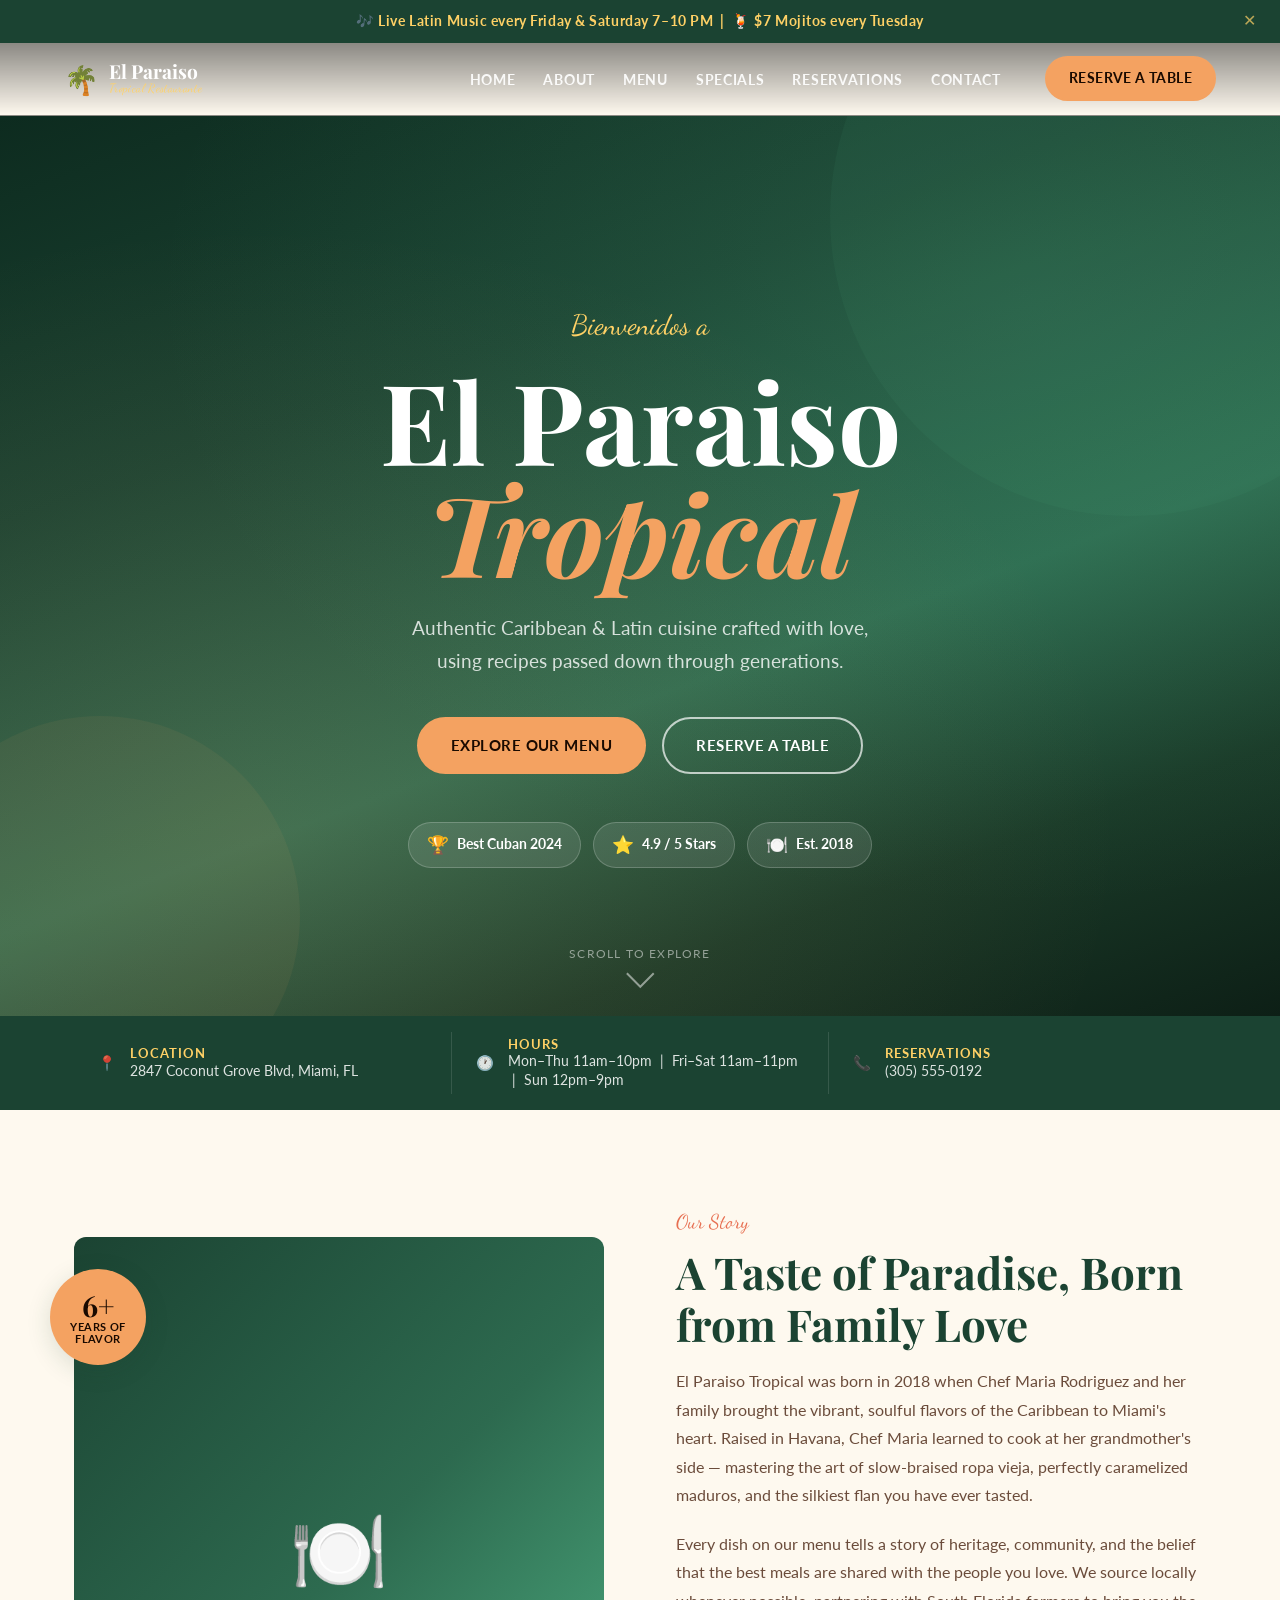
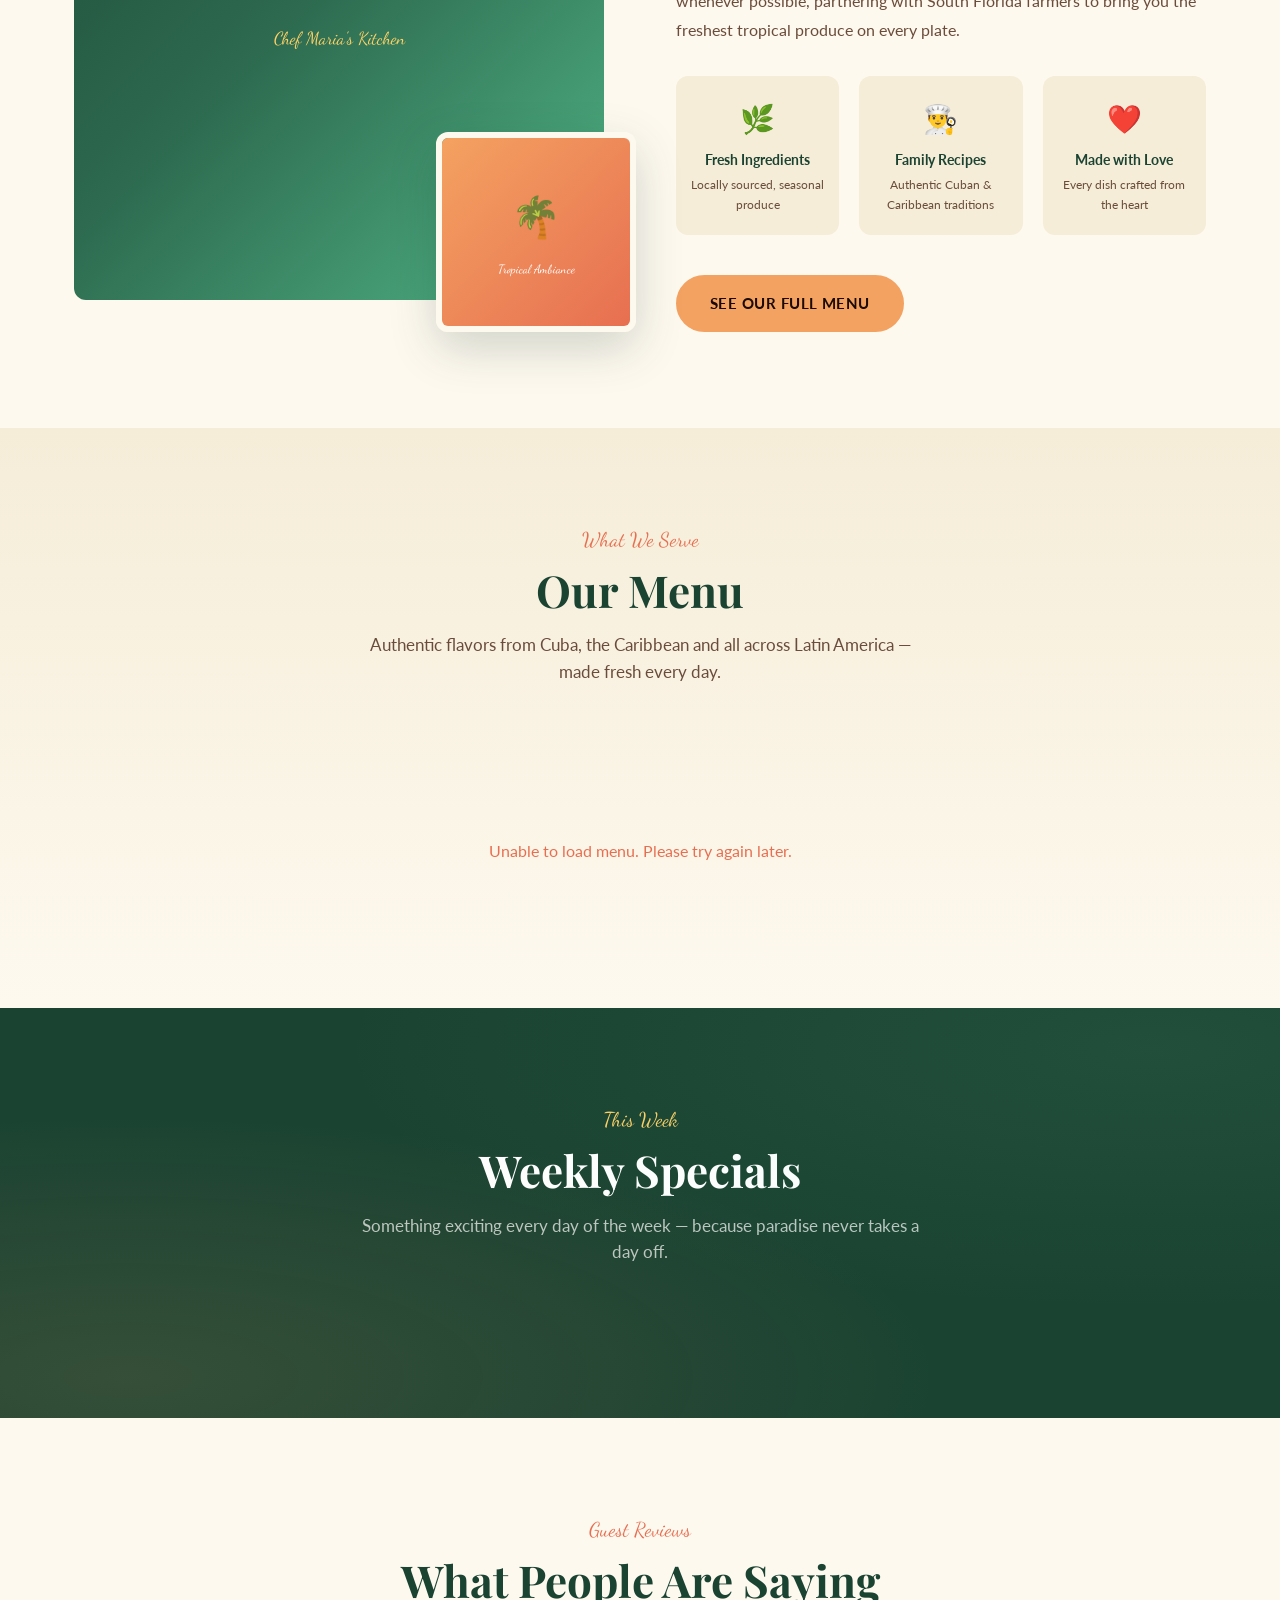
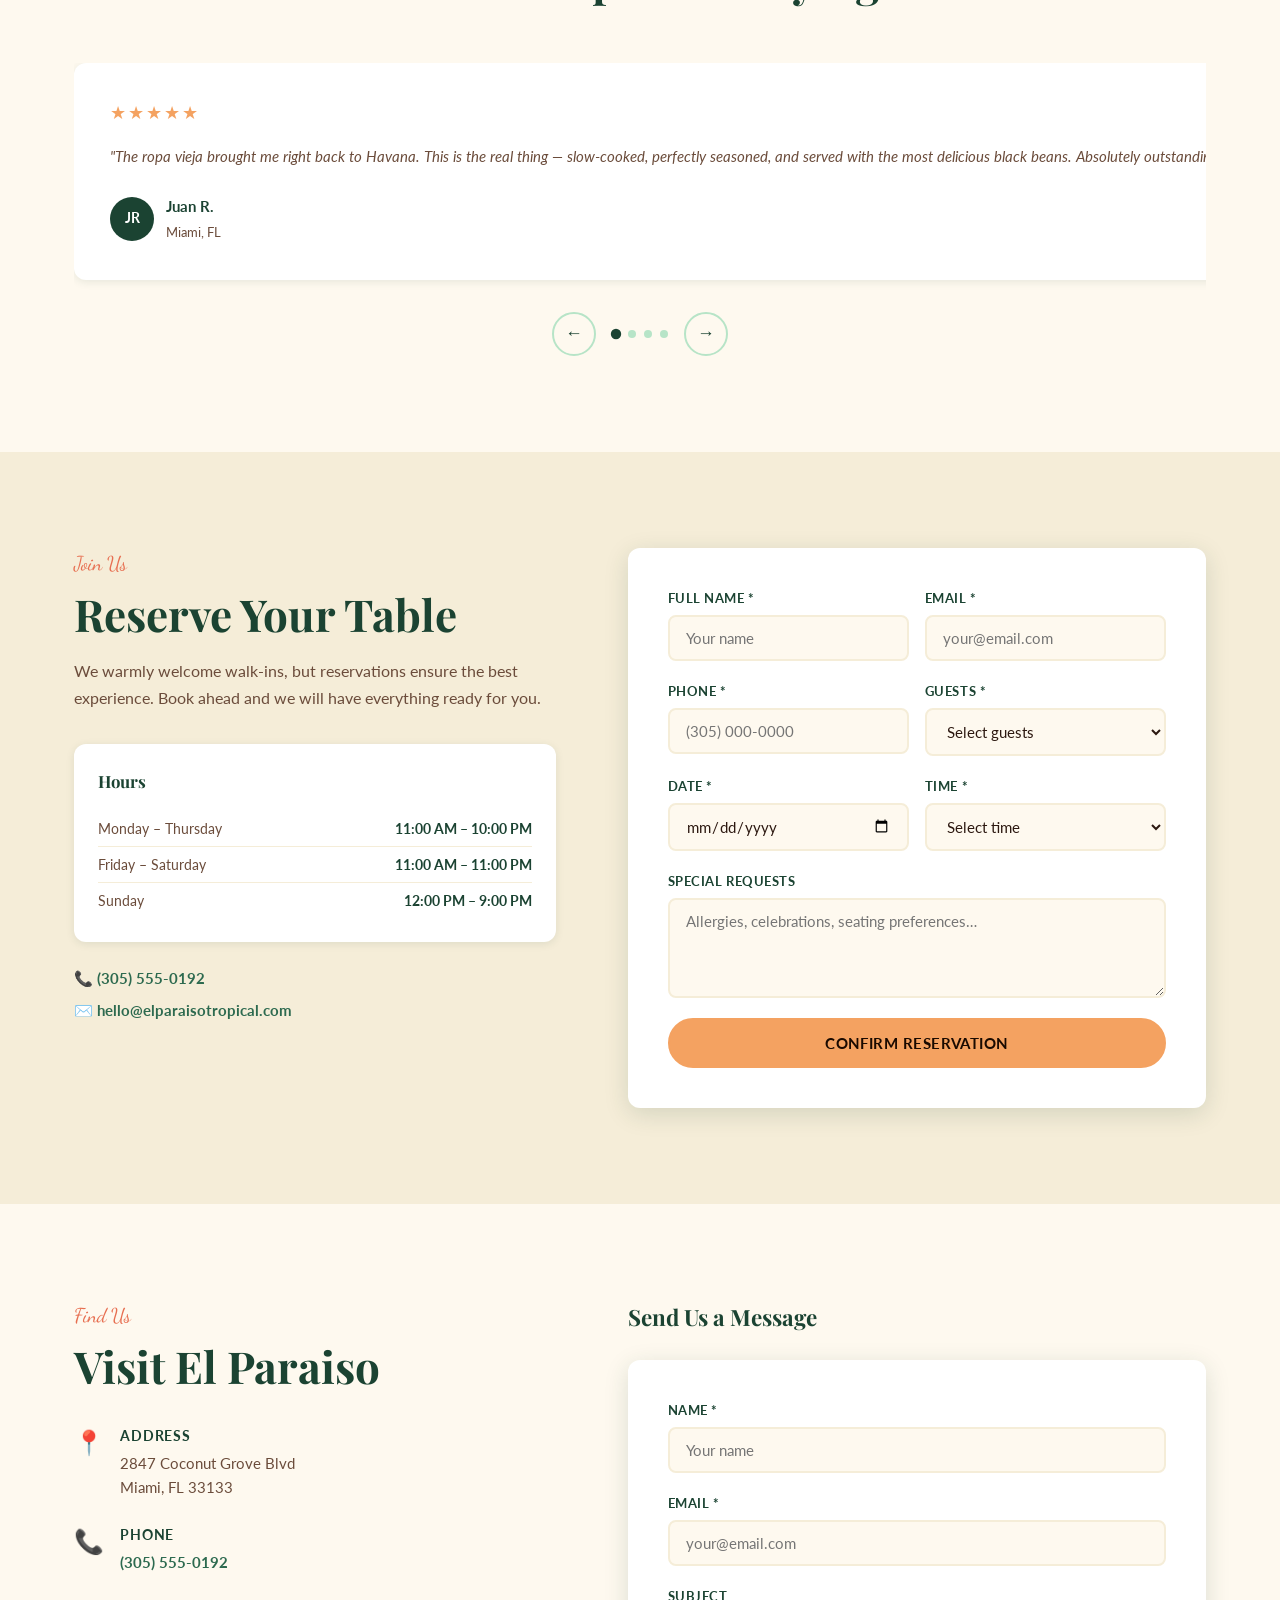
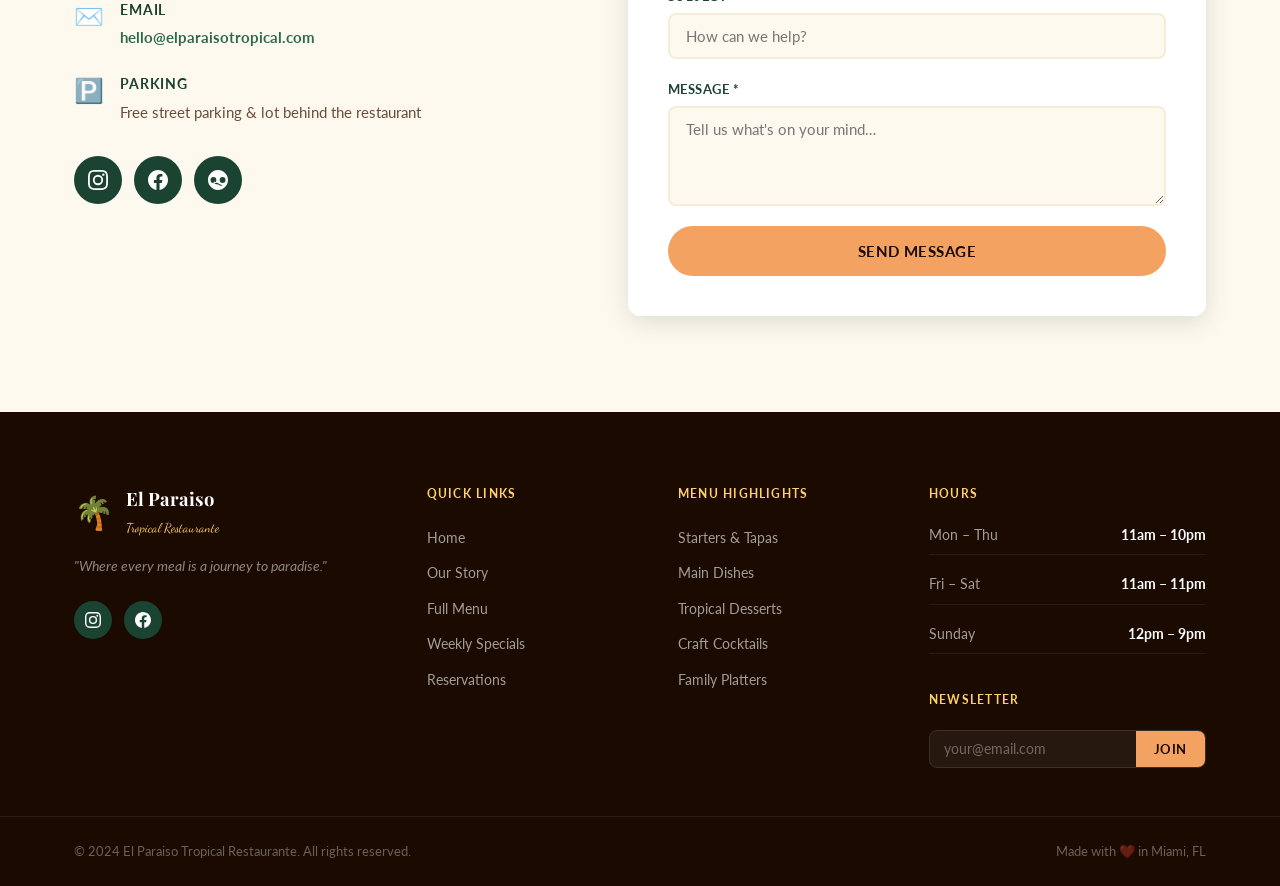
==== templates/index.html @ fbc68f7f "Add El Paraiso Tropical Restaurante website Full restaurant website with Python/Flask backend and va" ====
<!DOCTYPE html>
<html lang="en">
<head>
  <meta charset="UTF-8" />
  <meta name="viewport" content="width=device-width, initial-scale=1.0" />
  <title>El Paraiso Tropical Restaurante</title>
  <link rel="preconnect" href="https://fonts.googleapis.com" />
  <link rel="preconnect" href="https://fonts.gstatic.com" crossorigin />
  <link href="https://fonts.googleapis.com/css2?family=Playfair+Display:ital,wght@0,400;0,600;0,700;1,400;1,600&family=Lato:wght@300;400;700&family=Dancing+Script:wght@500;700&display=swap" rel="stylesheet" />
  <link rel="stylesheet" href="/static/css/style.css" />
</head>
<body>

  <!-- Announcement Bar -->
  <div class="announcement-bar">
    <span>🎶 Live Latin Music every Friday &amp; Saturday 7–10 PM &nbsp;|&nbsp; 🍹 $7 Mojitos every Tuesday</span>
    <button class="ann-close" aria-label="Close announcement" onclick="this.parentElement.style.display='none'">✕</button>
  </div>

  <!-- Navigation -->
  <nav class="navbar" id="navbar">
    <div class="nav-container">
      <a href="#home" class="nav-logo">
        <span class="logo-icon">🌴</span>
        <div class="logo-text">
          <span class="logo-main">El Paraiso</span>
          <span class="logo-sub">Tropical Restaurante</span>
        </div>
      </a>
      <button class="nav-toggle" id="navToggle" aria-label="Toggle navigation">
        <span></span><span></span><span></span>
      </button>
      <ul class="nav-links" id="navLinks">
        <li><a href="#home" class="nav-link">Home</a></li>
        <li><a href="#about" class="nav-link">About</a></li>
        <li><a href="#menu" class="nav-link">Menu</a></li>
        <li><a href="#specials" class="nav-link">Specials</a></li>
        <li><a href="#reservations" class="nav-link">Reservations</a></li>
        <li><a href="#contact" class="nav-link">Contact</a></li>
      </ul>
      <a href="#reservations" class="btn btn-nav">Reserve a Table</a>
    </div>
  </nav>

  <!-- Hero Section -->
  <section id="home" class="hero">
    <div class="hero-overlay"></div>
    <div class="hero-leaves"></div>
    <div class="hero-content">
      <p class="hero-tagline">Bienvenidos a</p>
      <h1 class="hero-title">El Paraiso<br /><em>Tropical</em></h1>
      <p class="hero-subtitle">Authentic Caribbean &amp; Latin cuisine crafted with love,<br />using recipes passed down through generations.</p>
      <div class="hero-actions">
        <a href="#menu" class="btn btn-primary">Explore Our Menu</a>
        <a href="#reservations" class="btn btn-outline">Reserve a Table</a>
      </div>
      <div class="hero-badges">
        <div class="badge"><span>🏆</span> Best Cuban 2024</div>
        <div class="badge"><span>⭐</span> 4.9 / 5 Stars</div>
        <div class="badge"><span>🍽️</span> Est. 2018</div>
      </div>
    </div>
    <div class="hero-scroll-hint">
      <span>Scroll to explore</span>
      <div class="scroll-arrow"></div>
    </div>
  </section>

  <!-- Quick Info Strip -->
  <div class="info-strip">
    <div class="info-strip-inner">
      <div class="info-item">
        <span class="info-icon">📍</span>
        <div>
          <strong>Location</strong>
          <span>2847 Coconut Grove Blvd, Miami, FL</span>
        </div>
      </div>
      <div class="info-divider"></div>
      <div class="info-item">
        <span class="info-icon">🕐</span>
        <div>
          <strong>Hours</strong>
          <span>Mon–Thu 11am–10pm &nbsp;|&nbsp; Fri–Sat 11am–11pm &nbsp;|&nbsp; Sun 12pm–9pm</span>
        </div>
      </div>
      <div class="info-divider"></div>
      <div class="info-item">
        <span class="info-icon">📞</span>
        <div>
          <strong>Reservations</strong>
          <span>(305) 555-0192</span>
        </div>
      </div>
    </div>
  </div>

  <!-- About Section -->
  <section id="about" class="about section-pad">
    <div class="container">
      <div class="about-grid">
        <div class="about-image-col reveal">
          <div class="about-img-main">
            <div class="img-placeholder img-food-1">
              <span>🍽️</span>
              <p>Chef Maria's Kitchen</p>
            </div>
          </div>
          <div class="about-img-accent">
            <div class="img-placeholder img-food-2">
              <span>🌴</span>
              <p>Tropical Ambiance</p>
            </div>
          </div>
          <div class="about-years-badge">
            <span class="years-num">6+</span>
            <span class="years-label">Years of<br/>Flavor</span>
          </div>
        </div>
        <div class="about-content reveal">
          <p class="section-label">Our Story</p>
          <h2 class="section-title">A Taste of Paradise, Born from Family Love</h2>
          <p class="about-text">
            El Paraiso Tropical was born in 2018 when Chef Maria Rodriguez and her family brought the vibrant, soulful flavors of the Caribbean to Miami's heart. Raised in Havana, Chef Maria learned to cook at her grandmother's side — mastering the art of slow-braised ropa vieja, perfectly caramelized maduros, and the silkiest flan you have ever tasted.
          </p>
          <p class="about-text">
            Every dish on our menu tells a story of heritage, community, and the belief that the best meals are shared with the people you love. We source locally whenever possible, partnering with South Florida farmers to bring you the freshest tropical produce on every plate.
          </p>
          <div class="about-pillars">
            <div class="pillar">
              <span class="pillar-icon">🌿</span>
              <strong>Fresh Ingredients</strong>
              <p>Locally sourced, seasonal produce</p>
            </div>
            <div class="pillar">
              <span class="pillar-icon">👨‍🍳</span>
              <strong>Family Recipes</strong>
              <p>Authentic Cuban &amp; Caribbean traditions</p>
            </div>
            <div class="pillar">
              <span class="pillar-icon">❤️</span>
              <strong>Made with Love</strong>
              <p>Every dish crafted from the heart</p>
            </div>
          </div>
          <a href="#menu" class="btn btn-primary">See Our Full Menu</a>
        </div>
      </div>
    </div>
  </section>

  <!-- Menu Section -->
  <section id="menu" class="menu-section section-pad">
    <div class="container">
      <div class="section-header reveal">
        <p class="section-label">What We Serve</p>
        <h2 class="section-title">Our Menu</h2>
        <p class="section-desc">Authentic flavors from Cuba, the Caribbean and all across Latin America — made fresh every day.</p>
      </div>
      <div class="menu-tabs reveal" id="menuTabs">
        <!-- tabs injected by JS -->
      </div>
      <div class="menu-grid" id="menuGrid">
        <!-- items injected by JS -->
      </div>
      <div class="menu-loading" id="menuLoading">
        <div class="spinner"></div>
        <p>Loading menu…</p>
      </div>
    </div>
  </section>

  <!-- Specials Section -->
  <section id="specials" class="specials-section section-pad">
    <div class="container">
      <div class="section-header reveal">
        <p class="section-label">This Week</p>
        <h2 class="section-title">Weekly Specials</h2>
        <p class="section-desc">Something exciting every day of the week — because paradise never takes a day off.</p>
      </div>
      <div class="specials-grid" id="specialsGrid">
        <!-- injected by JS -->
      </div>
    </div>
  </section>

  <!-- Testimonials -->
  <section class="testimonials section-pad">
    <div class="container">
      <div class="section-header reveal">
        <p class="section-label">Guest Reviews</p>
        <h2 class="section-title">What People Are Saying</h2>
      </div>
      <div class="testimonials-track-wrapper">
        <div class="testimonials-track" id="testimonialsTrack">
          <div class="testimonial-card">
            <div class="stars">★★★★★</div>
            <p class="review-text">"The ropa vieja brought me right back to Havana. This is the real thing — slow-cooked, perfectly seasoned, and served with the most delicious black beans. Absolutely outstanding."</p>
            <div class="reviewer">
              <div class="reviewer-avatar">JR</div>
              <div>
                <strong>Juan R.</strong>
                <span>Miami, FL</span>
              </div>
            </div>
          </div>
          <div class="testimonial-card">
            <div class="stars">★★★★★</div>
            <p class="review-text">"Went for the Friday live music and ended up staying three hours. The piña colada was incredible, the camarones al coco was to die for, and the atmosphere was pure joy. 10/10!"</p>
            <div class="reviewer">
              <div class="reviewer-avatar">SL</div>
              <div>
                <strong>Sofia L.</strong>
                <span>Coral Gables, FL</span>
              </div>
            </div>
          </div>
          <div class="testimonial-card">
            <div class="stars">★★★★★</div>
            <p class="review-text">"Chef Maria came out to greet our table and shared the story behind the flan. That personal touch plus the food quality makes this place truly special. Our new family tradition spot."</p>
            <div class="reviewer">
              <div class="reviewer-avatar">MT</div>
              <div>
                <strong>Marco T.</strong>
                <span>Brickell, FL</span>
              </div>
            </div>
          </div>
          <div class="testimonial-card">
            <div class="stars">★★★★★</div>
            <p class="review-text">"Sunday brunch buffet is a must! The tres leches and churros alone are worth the trip. Brought my whole family — 12 people — and everyone left happy. Will be back every week."</p>
            <div class="reviewer">
              <div class="reviewer-avatar">AP</div>
              <div>
                <strong>Ana P.</strong>
                <span>Kendall, FL</span>
              </div>
            </div>
          </div>
        </div>
        <div class="testimonial-controls">
          <button class="testi-btn" id="testiPrev" aria-label="Previous">&#8592;</button>
          <div class="testi-dots" id="testiDots"></div>
          <button class="testi-btn" id="testiNext" aria-label="Next">&#8594;</button>
        </div>
      </div>
    </div>
  </section>

  <!-- Reservations Section -->
  <section id="reservations" class="reservations-section section-pad">
    <div class="container">
      <div class="reservations-grid">
        <div class="reservations-info reveal">
          <p class="section-label">Join Us</p>
          <h2 class="section-title">Reserve Your Table</h2>
          <p class="res-text">We warmly welcome walk-ins, but reservations ensure the best experience. Book ahead and we will have everything ready for you.</p>
          <div class="res-hours">
            <h4>Hours</h4>
            <table>
              <tr><td>Monday – Thursday</td><td>11:00 AM – 10:00 PM</td></tr>
              <tr><td>Friday – Saturday</td><td>11:00 AM – 11:00 PM</td></tr>
              <tr><td>Sunday</td><td>12:00 PM – 9:00 PM</td></tr>
            </table>
          </div>
          <div class="res-contact">
            <p>📞 <a href="tel:+13055550192">(305) 555-0192</a></p>
            <p>✉️ <a href="mailto:hello@elparaisotropical.com">hello@elparaisotropical.com</a></p>
          </div>
        </div>
        <div class="reservations-form-wrap reveal">
          <form class="res-form" id="reservationForm" novalidate>
            <div class="form-row">
              <div class="form-group">
                <label for="res-name">Full Name *</label>
                <input type="text" id="res-name" name="name" placeholder="Your name" required />
              </div>
              <div class="form-group">
                <label for="res-email">Email *</label>
                <input type="email" id="res-email" name="email" placeholder="your@email.com" required />
              </div>
            </div>
            <div class="form-row">
              <div class="form-group">
                <label for="res-phone">Phone *</label>
                <input type="tel" id="res-phone" name="phone" placeholder="(305) 000-0000" required />
              </div>
              <div class="form-group">
                <label for="res-guests">Guests *</label>
                <select id="res-guests" name="guests" required>
                  <option value="">Select guests</option>
                  <option value="1">1 Guest</option>
                  <option value="2">2 Guests</option>
                  <option value="3">3 Guests</option>
                  <option value="4">4 Guests</option>
                  <option value="5">5 Guests</option>
                  <option value="6">6 Guests</option>
                  <option value="7+">7+ Guests (call us)</option>
                </select>
              </div>
            </div>
            <div class="form-row">
              <div class="form-group">
                <label for="res-date">Date *</label>
                <input type="date" id="res-date" name="date" required />
              </div>
              <div class="form-group">
                <label for="res-time">Time *</label>
                <select id="res-time" name="time" required>
                  <option value="">Select time</option>
                  <option value="11:00">11:00 AM</option>
                  <option value="11:30">11:30 AM</option>
                  <option value="12:00">12:00 PM</option>
                  <option value="12:30">12:30 PM</option>
                  <option value="13:00">1:00 PM</option>
                  <option value="13:30">1:30 PM</option>
                  <option value="14:00">2:00 PM</option>
                  <option value="17:00">5:00 PM</option>
                  <option value="17:30">5:30 PM</option>
                  <option value="18:00">6:00 PM</option>
                  <option value="18:30">6:30 PM</option>
                  <option value="19:00">7:00 PM</option>
                  <option value="19:30">7:30 PM</option>
                  <option value="20:00">8:00 PM</option>
                  <option value="20:30">8:30 PM</option>
                  <option value="21:00">9:00 PM</option>
                </select>
              </div>
            </div>
            <div class="form-group">
              <label for="res-notes">Special Requests</label>
              <textarea id="res-notes" name="notes" rows="3" placeholder="Allergies, celebrations, seating preferences…"></textarea>
            </div>
            <button type="submit" class="btn btn-primary btn-full" id="resSubmitBtn">
              <span class="btn-text">Confirm Reservation</span>
              <span class="btn-loading" style="display:none">Booking…</span>
            </button>
            <div class="form-message" id="resMessage"></div>
          </form>
        </div>
      </div>
    </div>
  </section>

  <!-- Contact Section -->
  <section id="contact" class="contact-section section-pad">
    <div class="container">
      <div class="contact-grid">
        <div class="contact-info reveal">
          <p class="section-label">Find Us</p>
          <h2 class="section-title">Visit El Paraiso</h2>
          <div class="contact-details">
            <div class="contact-item">
              <span class="contact-icon">📍</span>
              <div>
                <strong>Address</strong>
                <p>2847 Coconut Grove Blvd<br />Miami, FL 33133</p>
              </div>
            </div>
            <div class="contact-item">
              <span class="contact-icon">📞</span>
              <div>
                <strong>Phone</strong>
                <p><a href="tel:+13055550192">(305) 555-0192</a></p>
              </div>
            </div>
            <div class="contact-item">
              <span class="contact-icon">✉️</span>
              <div>
                <strong>Email</strong>
                <p><a href="mailto:hello@elparaisotropical.com">hello@elparaisotropical.com</a></p>
              </div>
            </div>
            <div class="contact-item">
              <span class="contact-icon">🅿️</span>
              <div>
                <strong>Parking</strong>
                <p>Free street parking &amp; lot behind the restaurant</p>
              </div>
            </div>
          </div>
          <div class="social-links">
            <a href="#" class="social-btn" aria-label="Instagram">
              <svg viewBox="0 0 24 24" fill="currentColor"><path d="M12 2.163c3.204 0 3.584.012 4.85.07 3.252.148 4.771 1.691 4.919 4.919.058 1.265.069 1.645.069 4.849 0 3.205-.012 3.584-.069 4.849-.149 3.225-1.664 4.771-4.919 4.919-1.266.058-1.644.07-4.85.07-3.204 0-3.584-.012-4.849-.07-3.26-.149-4.771-1.699-4.919-4.92-.058-1.265-.07-1.644-.07-4.849 0-3.204.013-3.583.07-4.849.149-3.227 1.664-4.771 4.919-4.919 1.266-.057 1.645-.069 4.849-.069zM12 0C8.741 0 8.333.014 7.053.072 2.695.272.273 2.69.073 7.052.014 8.333 0 8.741 0 12c0 3.259.014 3.668.072 4.948.2 4.358 2.618 6.78 6.98 6.98C8.333 23.986 8.741 24 12 24c3.259 0 3.668-.014 4.948-.072 4.354-.2 6.782-2.618 6.979-6.98.059-1.28.073-1.689.073-4.948 0-3.259-.014-3.667-.072-4.947-.196-4.354-2.617-6.78-6.979-6.98C15.668.014 15.259 0 12 0zm0 5.838a6.162 6.162 0 100 12.324 6.162 6.162 0 000-12.324zM12 16a4 4 0 110-8 4 4 0 010 8zm6.406-11.845a1.44 1.44 0 100 2.881 1.44 1.44 0 000-2.881z"/></svg>
            </a>
            <a href="#" class="social-btn" aria-label="Facebook">
              <svg viewBox="0 0 24 24" fill="currentColor"><path d="M24 12.073c0-6.627-5.373-12-12-12s-12 5.373-12 12c0 5.99 4.388 10.954 10.125 11.854v-8.385H7.078v-3.47h3.047V9.43c0-3.007 1.792-4.669 4.533-4.669 1.312 0 2.686.235 2.686.235v2.953H15.83c-1.491 0-1.956.925-1.956 1.874v2.25h3.328l-.532 3.47h-2.796v8.385C19.612 23.027 24 18.062 24 12.073z"/></svg>
            </a>
            <a href="#" class="social-btn" aria-label="TripAdvisor">
              <svg viewBox="0 0 24 24" fill="currentColor"><path d="M12 0C5.373 0 0 5.373 0 12s5.373 12 12 12 12-5.373 12-12S18.627 0 12 0zm5.5 8.5a3.5 3.5 0 110 7 3.5 3.5 0 010-7zm-11 0a3.5 3.5 0 110 7 3.5 3.5 0 010-7zm5.5 9a7 7 0 01-5.5-2.7l1.5-1.1A5 5 0 0012 15.5a5 5 0 004 2.2l1.5 1.1A7 7 0 0112 17.5z"/></svg>
            </a>
          </div>
        </div>
        <div class="contact-form-col reveal">
          <h3 class="contact-form-title">Send Us a Message</h3>
          <form class="contact-form" id="contactForm" novalidate>
            <div class="form-group">
              <label for="ct-name">Name *</label>
              <input type="text" id="ct-name" name="name" placeholder="Your name" required />
            </div>
            <div class="form-group">
              <label for="ct-email">Email *</label>
              <input type="email" id="ct-email" name="email" placeholder="your@email.com" required />
            </div>
            <div class="form-group">
              <label for="ct-subject">Subject</label>
              <input type="text" id="ct-subject" name="subject" placeholder="How can we help?" />
            </div>
            <div class="form-group">
              <label for="ct-message">Message *</label>
              <textarea id="ct-message" name="message" rows="4" placeholder="Tell us what's on your mind…" required></textarea>
            </div>
            <button type="submit" class="btn btn-primary btn-full" id="ctSubmitBtn">
              <span class="btn-text">Send Message</span>
              <span class="btn-loading" style="display:none">Sending…</span>
            </button>
            <div class="form-message" id="ctMessage"></div>
          </form>
        </div>
      </div>
    </div>
  </section>

  <!-- Footer -->
  <footer class="footer">
    <div class="footer-top">
      <div class="container footer-grid">
        <div class="footer-brand">
          <div class="footer-logo">
            <span>🌴</span>
            <div>
              <strong>El Paraiso</strong>
              <small>Tropical Restaurante</small>
            </div>
          </div>
          <p class="footer-tagline">"Where every meal is a journey to paradise."</p>
          <div class="social-links">
            <a href="#" class="social-btn social-btn-sm" aria-label="Instagram">
              <svg viewBox="0 0 24 24" fill="currentColor"><path d="M12 2.163c3.204 0 3.584.012 4.85.07 3.252.148 4.771 1.691 4.919 4.919.058 1.265.069 1.645.069 4.849 0 3.205-.012 3.584-.069 4.849-.149 3.225-1.664 4.771-4.919 4.919-1.266.058-1.644.07-4.85.07-3.204 0-3.584-.012-4.849-.07-3.26-.149-4.771-1.699-4.919-4.92-.058-1.265-.07-1.644-.07-4.849 0-3.204.013-3.583.07-4.849.149-3.227 1.664-4.771 4.919-4.919 1.266-.057 1.645-.069 4.849-.069zM12 0C8.741 0 8.333.014 7.053.072 2.695.272.273 2.69.073 7.052.014 8.333 0 8.741 0 12c0 3.259.014 3.668.072 4.948.2 4.358 2.618 6.78 6.98 6.98C8.333 23.986 8.741 24 12 24c3.259 0 3.668-.014 4.948-.072 4.354-.2 6.782-2.618 6.979-6.98.059-1.28.073-1.689.073-4.948 0-3.259-.014-3.667-.072-4.947-.196-4.354-2.617-6.78-6.979-6.98C15.668.014 15.259 0 12 0zm0 5.838a6.162 6.162 0 100 12.324 6.162 6.162 0 000-12.324zM12 16a4 4 0 110-8 4 4 0 010 8zm6.406-11.845a1.44 1.44 0 100 2.881 1.44 1.44 0 000-2.881z"/></svg>
            </a>
            <a href="#" class="social-btn social-btn-sm" aria-label="Facebook">
              <svg viewBox="0 0 24 24" fill="currentColor"><path d="M24 12.073c0-6.627-5.373-12-12-12s-12 5.373-12 12c0 5.99 4.388 10.954 10.125 11.854v-8.385H7.078v-3.47h3.047V9.43c0-3.007 1.792-4.669 4.533-4.669 1.312 0 2.686.235 2.686.235v2.953H15.83c-1.491 0-1.956.925-1.956 1.874v2.25h3.328l-.532 3.47h-2.796v8.385C19.612 23.027 24 18.062 24 12.073z"/></svg>
            </a>
          </div>
        </div>
        <div class="footer-col">
          <h4>Quick Links</h4>
          <ul>
            <li><a href="#home">Home</a></li>
            <li><a href="#about">Our Story</a></li>
            <li><a href="#menu">Full Menu</a></li>
            <li><a href="#specials">Weekly Specials</a></li>
            <li><a href="#reservations">Reservations</a></li>
          </ul>
        </div>
        <div class="footer-col">
          <h4>Menu Highlights</h4>
          <ul>
            <li><a href="#menu">Starters &amp; Tapas</a></li>
            <li><a href="#menu">Main Dishes</a></li>
            <li><a href="#menu">Tropical Desserts</a></li>
            <li><a href="#menu">Craft Cocktails</a></li>
            <li><a href="#menu">Family Platters</a></li>
          </ul>
        </div>
        <div class="footer-col">
          <h4>Hours</h4>
          <ul class="hours-list">
            <li><span>Mon – Thu</span><span>11am – 10pm</span></li>
            <li><span>Fri – Sat</span><span>11am – 11pm</span></li>
            <li><span>Sunday</span><span>12pm – 9pm</span></li>
          </ul>
          <div class="newsletter">
            <h4>Newsletter</h4>
            <form class="newsletter-form" onsubmit="handleNewsletter(event)">
              <input type="email" placeholder="your@email.com" required />
              <button type="submit">Join</button>
            </form>
          </div>
        </div>
      </div>
    </div>
    <div class="footer-bottom">
      <div class="container">
        <p>&copy; 2024 El Paraiso Tropical Restaurante. All rights reserved.</p>
        <p>Made with ❤️ in Miami, FL</p>
      </div>
    </div>
  </footer>

  <script src="/static/js/main.js"></script>
</body>
</html>
---- static/css/style.css ----
/* =============================================
   El Paraiso Tropical Restaurante — Stylesheet
   ============================================= */

/* --- Variables --- */
:root {
  --green-deep:    #1B4332;
  --green-mid:     #2D6A4F;
  --green-light:   #52B788;
  --green-pale:    #B7E4C7;
  --accent:        #F4A261;
  --accent-dark:   #E76F51;
  --gold:          #FFD166;
  --cream:         #FEF9EF;
  --cream-dark:    #F5EDD8;
  --dark:          #1A0A00;
  --text:          #2C1810;
  --text-light:    #6B4C3B;
  --white:         #FFFFFF;
  --shadow-sm:     0 2px 8px rgba(27,67,50,0.10);
  --shadow-md:     0 6px 24px rgba(27,67,50,0.15);
  --shadow-lg:     0 16px 48px rgba(27,67,50,0.20);
  --radius:        12px;
  --radius-sm:     8px;
  --transition:    0.3s cubic-bezier(0.4, 0, 0.2, 1);
}

/* --- Reset & Base --- */
*, *::before, *::after { box-sizing: border-box; margin: 0; padding: 0; }

html {
  scroll-behavior: smooth;
  font-size: 16px;
}

body {
  font-family: 'Lato', sans-serif;
  color: var(--text);
  background: var(--cream);
  line-height: 1.6;
  overflow-x: hidden;
}

img { max-width: 100%; display: block; }
a { text-decoration: none; color: inherit; }
ul { list-style: none; }

.container {
  max-width: 1180px;
  margin: 0 auto;
  padding: 0 24px;
}

.section-pad { padding: 96px 0; }

/* --- Buttons --- */
.btn {
  display: inline-flex;
  align-items: center;
  justify-content: center;
  gap: 8px;
  padding: 14px 32px;
  border-radius: 50px;
  font-family: 'Lato', sans-serif;
  font-weight: 700;
  font-size: 0.95rem;
  letter-spacing: 0.03em;
  cursor: pointer;
  border: 2px solid transparent;
  transition: all var(--transition);
  text-transform: uppercase;
}

.btn-primary {
  background: var(--accent);
  color: var(--dark);
  border-color: var(--accent);
}
.btn-primary:hover {
  background: var(--accent-dark);
  border-color: var(--accent-dark);
  transform: translateY(-2px);
  box-shadow: 0 8px 24px rgba(244,162,97,0.4);
}

.btn-outline {
  background: transparent;
  color: var(--white);
  border-color: rgba(255,255,255,0.7);
}
.btn-outline:hover {
  background: var(--white);
  color: var(--green-deep);
  border-color: var(--white);
  transform: translateY(-2px);
}

.btn-nav {
  background: var(--accent);
  color: var(--dark);
  border-color: var(--accent);
  padding: 10px 22px;
  font-size: 0.85rem;
}
.btn-nav:hover {
  background: var(--accent-dark);
  border-color: var(--accent-dark);
}

.btn-full { width: 100%; }

/* --- Section Header --- */
.section-label {
  font-family: 'Dancing Script', cursive;
  font-size: 1.25rem;
  color: var(--accent-dark);
  display: block;
  margin-bottom: 8px;
}

.section-title {
  font-family: 'Playfair Display', serif;
  font-size: clamp(2rem, 4vw, 2.75rem);
  font-weight: 700;
  color: var(--green-deep);
  line-height: 1.2;
  margin-bottom: 16px;
}

.section-desc {
  font-size: 1.05rem;
  color: var(--text-light);
  max-width: 580px;
  margin: 0 auto;
}

.section-header {
  text-align: center;
  margin-bottom: 56px;
}

/* --- Scroll Reveal --- */
.reveal {
  opacity: 0;
  transform: translateY(32px);
  transition: opacity 0.7s ease, transform 0.7s ease;
}
.reveal.visible {
  opacity: 1;
  transform: none;
}

/* =============================================
   ANNOUNCEMENT BAR
   ============================================= */
.announcement-bar {
  background: var(--green-deep);
  color: var(--gold);
  text-align: center;
  padding: 10px 48px;
  font-size: 0.88rem;
  font-weight: 700;
  letter-spacing: 0.04em;
  position: relative;
  z-index: 1000;
}

.ann-close {
  position: absolute;
  right: 16px;
  top: 50%;
  transform: translateY(-50%);
  background: none;
  border: none;
  color: var(--gold);
  cursor: pointer;
  font-size: 1rem;
  line-height: 1;
  padding: 4px 8px;
  opacity: 0.7;
  transition: opacity var(--transition);
}
.ann-close:hover { opacity: 1; }

/* =============================================
   NAVIGATION
   ============================================= */
.navbar {
  position: sticky;
  top: 0;
  z-index: 999;
  background: rgba(27, 67, 50, 0.0);
  backdrop-filter: blur(0px);
  border-bottom: 1px solid transparent;
  transition: all 0.4s ease;
}

.navbar.scrolled {
  background: rgba(27, 67, 50, 0.97);
  backdrop-filter: blur(12px);
  border-bottom-color: rgba(82, 183, 136, 0.2);
  box-shadow: var(--shadow-md);
}

/* When navbar is at very top (hero is visible), make it transparent with lighter links */
.navbar:not(.scrolled) {
  background: linear-gradient(to bottom, rgba(0,0,0,0.45), transparent);
}

.nav-container {
  max-width: 1200px;
  margin: 0 auto;
  padding: 0 24px;
  display: flex;
  align-items: center;
  gap: 32px;
  height: 72px;
}

.nav-logo {
  display: flex;
  align-items: center;
  gap: 10px;
  flex-shrink: 0;
}

.logo-icon {
  font-size: 1.75rem;
  line-height: 1;
}

.logo-text {
  display: flex;
  flex-direction: column;
  line-height: 1.1;
}

.logo-main {
  font-family: 'Playfair Display', serif;
  font-weight: 700;
  font-size: 1.2rem;
  color: var(--white);
}

.logo-sub {
  font-family: 'Dancing Script', cursive;
  font-size: 0.75rem;
  color: var(--gold);
  letter-spacing: 0.03em;
}

.nav-links {
  display: flex;
  gap: 4px;
  margin-left: auto;
}

.nav-link {
  color: rgba(255,255,255,0.9);
  font-weight: 700;
  font-size: 0.88rem;
  letter-spacing: 0.05em;
  text-transform: uppercase;
  padding: 8px 12px;
  border-radius: var(--radius-sm);
  transition: all var(--transition);
  position: relative;
}

.nav-link::after {
  content: '';
  position: absolute;
  bottom: 4px;
  left: 50%;
  transform: translateX(-50%);
  width: 0;
  height: 2px;
  background: var(--accent);
  border-radius: 2px;
  transition: width var(--transition);
}

.nav-link:hover { color: var(--accent); }
.nav-link:hover::after { width: calc(100% - 24px); }

.nav-toggle {
  display: none;
  flex-direction: column;
  gap: 5px;
  background: none;
  border: none;
  cursor: pointer;
  padding: 6px;
  margin-left: auto;
}

.nav-toggle span {
  display: block;
  width: 24px;
  height: 2px;
  background: var(--white);
  border-radius: 2px;
  transition: all var(--transition);
}

/* =============================================
   HERO
   ============================================= */
.hero {
  min-height: 100vh;
  display: flex;
  align-items: center;
  justify-content: center;
  position: relative;
  overflow: hidden;
  background:
    linear-gradient(160deg,
      #0d2b1f 0%,
      #1B4332 30%,
      #2D6A4F 60%,
      #1a3a28 80%,
      #0d1f16 100%);
}

.hero-overlay {
  position: absolute;
  inset: 0;
  background:
    radial-gradient(ellipse at 20% 80%, rgba(244,162,97,0.12) 0%, transparent 60%),
    radial-gradient(ellipse at 80% 20%, rgba(82,183,136,0.15) 0%, transparent 60%);
  pointer-events: none;
}

/* Decorative tropical leaf shapes */
.hero-leaves {
  position: absolute;
  inset: 0;
  pointer-events: none;
  overflow: hidden;
}

.hero-leaves::before,
.hero-leaves::after {
  content: '';
  position: absolute;
  border-radius: 50%;
  opacity: 0.06;
}

.hero-leaves::before {
  width: 600px;
  height: 600px;
  background: var(--green-light);
  top: -200px;
  right: -150px;
  animation: float 12s ease-in-out infinite;
}

.hero-leaves::after {
  width: 400px;
  height: 400px;
  background: var(--accent);
  bottom: -100px;
  left: -100px;
  animation: float 16s ease-in-out infinite reverse;
}

@keyframes float {
  0%, 100% { transform: translate(0, 0) rotate(0deg); }
  33% { transform: translate(20px, -20px) rotate(5deg); }
  66% { transform: translate(-10px, 15px) rotate(-3deg); }
}

.hero-content {
  position: relative;
  z-index: 2;
  text-align: center;
  padding: 120px 24px 80px;
  max-width: 820px;
}

.hero-tagline {
  font-family: 'Dancing Script', cursive;
  font-size: clamp(1.25rem, 3vw, 1.75rem);
  color: var(--gold);
  margin-bottom: 16px;
  animation: fadeInDown 0.8s ease both;
}

.hero-title {
  font-family: 'Playfair Display', serif;
  font-size: clamp(3.5rem, 10vw, 7rem);
  font-weight: 700;
  color: var(--white);
  line-height: 1;
  margin-bottom: 24px;
  animation: fadeInDown 0.9s ease 0.1s both;
}

.hero-title em {
  font-style: italic;
  color: var(--accent);
  display: block;
}

.hero-subtitle {
  font-size: clamp(1rem, 2.5vw, 1.2rem);
  color: rgba(255,255,255,0.80);
  line-height: 1.7;
  margin-bottom: 40px;
  animation: fadeInDown 1s ease 0.2s both;
}

.hero-actions {
  display: flex;
  gap: 16px;
  justify-content: center;
  flex-wrap: wrap;
  margin-bottom: 48px;
  animation: fadeInUp 1s ease 0.35s both;
}

.hero-badges {
  display: flex;
  gap: 12px;
  justify-content: center;
  flex-wrap: wrap;
  animation: fadeInUp 1s ease 0.45s both;
}

.badge {
  display: inline-flex;
  align-items: center;
  gap: 8px;
  background: rgba(255,255,255,0.10);
  border: 1px solid rgba(255,255,255,0.20);
  backdrop-filter: blur(8px);
  color: var(--white);
  padding: 8px 18px;
  border-radius: 50px;
  font-size: 0.85rem;
  font-weight: 700;
}

.badge span { font-size: 1.1rem; }

.hero-scroll-hint {
  position: absolute;
  bottom: 32px;
  left: 50%;
  transform: translateX(-50%);
  display: flex;
  flex-direction: column;
  align-items: center;
  gap: 8px;
  color: rgba(255,255,255,0.5);
  font-size: 0.75rem;
  letter-spacing: 0.1em;
  text-transform: uppercase;
  animation: pulse 2s ease-in-out infinite;
}

.scroll-arrow {
  width: 20px;
  height: 20px;
  border-right: 2px solid rgba(255,255,255,0.5);
  border-bottom: 2px solid rgba(255,255,255,0.5);
  transform: rotate(45deg);
  margin-top: -8px;
}

@keyframes pulse { 0%,100%{opacity:0.5} 50%{opacity:1} }
@keyframes fadeInDown { from{opacity:0;transform:translateY(-24px)} to{opacity:1;transform:none} }
@keyframes fadeInUp   { from{opacity:0;transform:translateY(24px)}  to{opacity:1;transform:none} }

/* =============================================
   INFO STRIP
   ============================================= */
.info-strip {
  background: var(--green-deep);
  padding: 0;
  overflow: hidden;
}

.info-strip-inner {
  max-width: 1180px;
  margin: 0 auto;
  padding: 0 24px;
  display: flex;
  align-items: stretch;
  min-height: 80px;
}

.info-item {
  display: flex;
  align-items: center;
  gap: 14px;
  padding: 20px 24px;
  flex: 1;
  min-width: 0;
}

.info-icon {
  font-size: 1.5rem;
  flex-shrink: 0;
}

.info-item div {
  display: flex;
  flex-direction: column;
  line-height: 1.3;
}

.info-item strong {
  color: var(--gold);
  font-size: 0.8rem;
  letter-spacing: 0.08em;
  text-transform: uppercase;
  font-weight: 700;
}

.info-item span {
  color: rgba(255,255,255,0.85);
  font-size: 0.9rem;
}

.info-divider {
  width: 1px;
  background: rgba(255,255,255,0.12);
  margin: 16px 0;
  flex-shrink: 0;
}

/* =============================================
   ABOUT
   ============================================= */
.about { background: var(--cream); }

.about-grid {
  display: grid;
  grid-template-columns: 1fr 1fr;
  gap: 72px;
  align-items: center;
}

.about-image-col {
  position: relative;
}

.about-img-main {
  border-radius: var(--radius);
  overflow: hidden;
  aspect-ratio: 4/5;
}

.about-img-accent {
  position: absolute;
  bottom: -32px;
  right: -32px;
  width: 200px;
  height: 200px;
  border-radius: var(--radius);
  overflow: hidden;
  border: 6px solid var(--cream);
  box-shadow: var(--shadow-lg);
}

.img-placeholder {
  width: 100%;
  height: 100%;
  display: flex;
  flex-direction: column;
  align-items: center;
  justify-content: center;
  gap: 12px;
  font-size: 4rem;
}

.img-food-1 {
  background: linear-gradient(135deg, #1B4332 0%, #2D6A4F 50%, #52B788 100%);
  color: white;
  font-size: 5rem;
}

.img-food-1 p {
  font-family: 'Dancing Script', cursive;
  font-size: 1.1rem;
  color: var(--gold);
  text-align: center;
  padding: 0 16px;
}

.img-food-2 {
  background: linear-gradient(135deg, #F4A261 0%, #E76F51 100%);
  font-size: 2.5rem;
}

.img-food-2 p {
  font-family: 'Dancing Script', cursive;
  font-size: 0.75rem;
  color: white;
  text-align: center;
}

.about-years-badge {
  position: absolute;
  top: 32px;
  left: -24px;
  background: var(--accent);
  color: var(--dark);
  width: 96px;
  height: 96px;
  border-radius: 50%;
  display: flex;
  flex-direction: column;
  align-items: center;
  justify-content: center;
  text-align: center;
  box-shadow: var(--shadow-md);
  line-height: 1.1;
}

.years-num {
  font-family: 'Playfair Display', serif;
  font-size: 1.8rem;
  font-weight: 700;
  display: block;
}

.years-label {
  font-size: 0.68rem;
  font-weight: 700;
  text-transform: uppercase;
  letter-spacing: 0.04em;
}

.about-content .section-title { text-align: left; }
.about-content .section-label { text-align: left; }

.about-text {
  color: var(--text-light);
  margin-bottom: 20px;
  font-size: 1.02rem;
  line-height: 1.75;
}

.about-pillars {
  display: grid;
  grid-template-columns: repeat(3, 1fr);
  gap: 20px;
  margin: 32px 0 40px;
}

.pillar {
  text-align: center;
  padding: 20px 12px;
  background: var(--cream-dark);
  border-radius: var(--radius);
  transition: transform var(--transition), box-shadow var(--transition);
}

.pillar:hover {
  transform: translateY(-4px);
  box-shadow: var(--shadow-sm);
}

.pillar-icon { font-size: 1.75rem; display: block; margin-bottom: 8px; }
.pillar strong { display: block; font-size: 0.88rem; color: var(--green-deep); margin-bottom: 4px; }
.pillar p { font-size: 0.78rem; color: var(--text-light); }

/* =============================================
   MENU
   ============================================= */
.menu-section {
  background: linear-gradient(180deg, var(--cream-dark) 0%, var(--cream) 100%);
}

.menu-tabs {
  display: flex;
  gap: 8px;
  justify-content: center;
  flex-wrap: wrap;
  margin-bottom: 48px;
}

.menu-tab {
  padding: 10px 24px;
  border-radius: 50px;
  border: 2px solid var(--green-pale);
  background: transparent;
  color: var(--green-mid);
  font-family: 'Lato', sans-serif;
  font-weight: 700;
  font-size: 0.88rem;
  letter-spacing: 0.04em;
  cursor: pointer;
  transition: all var(--transition);
  text-transform: uppercase;
}

.menu-tab:hover {
  border-color: var(--green-light);
  background: rgba(82,183,136,0.08);
}

.menu-tab.active {
  background: var(--green-deep);
  border-color: var(--green-deep);
  color: var(--white);
}

.menu-grid {
  display: grid;
  grid-template-columns: repeat(auto-fill, minmax(320px, 1fr));
  gap: 24px;
}

.menu-card {
  background: var(--white);
  border-radius: var(--radius);
  padding: 24px;
  display: flex;
  gap: 16px;
  align-items: flex-start;
  box-shadow: var(--shadow-sm);
  transition: transform var(--transition), box-shadow var(--transition);
  animation: cardFadeIn 0.4s ease both;
}

.menu-card:hover {
  transform: translateY(-4px);
  box-shadow: var(--shadow-md);
}

@keyframes cardFadeIn { from{opacity:0;transform:translateY(12px)} to{opacity:1;transform:none} }

.menu-card-body { flex: 1; min-width: 0; }

.menu-card-name {
  font-family: 'Playfair Display', serif;
  font-size: 1.05rem;
  font-weight: 600;
  color: var(--green-deep);
  margin-bottom: 6px;
  display: flex;
  align-items: center;
  gap: 8px;
}

.menu-popular-badge {
  background: var(--accent);
  color: var(--dark);
  font-family: 'Lato', sans-serif;
  font-size: 0.65rem;
  font-weight: 700;
  letter-spacing: 0.05em;
  text-transform: uppercase;
  padding: 2px 8px;
  border-radius: 50px;
  flex-shrink: 0;
}

.menu-card-desc {
  font-size: 0.88rem;
  color: var(--text-light);
  line-height: 1.6;
  margin-bottom: 12px;
}

.menu-card-footer {
  display: flex;
  align-items: center;
  justify-content: space-between;
}

.menu-card-price {
  font-family: 'Playfair Display', serif;
  font-weight: 700;
  font-size: 1.15rem;
  color: var(--accent-dark);
}

.menu-dietary {
  display: flex;
  gap: 4px;
  flex-wrap: wrap;
}

.dietary-tag {
  font-size: 0.68rem;
  font-weight: 700;
  text-transform: uppercase;
  letter-spacing: 0.04em;
  padding: 2px 8px;
  border-radius: 50px;
  border: 1px solid;
}

.dietary-tag.vegan    { color: #2D6A4F; border-color: #2D6A4F; background: rgba(45,106,79,0.08); }
.dietary-tag.gluten-free { color: #805B36; border-color: #C9A06A; background: rgba(201,160,106,0.12); }

.menu-loading {
  text-align: center;
  padding: 48px;
  color: var(--text-light);
}

.spinner {
  width: 40px;
  height: 40px;
  border: 3px solid var(--green-pale);
  border-top-color: var(--green-mid);
  border-radius: 50%;
  animation: spin 0.8s linear infinite;
  margin: 0 auto 16px;
}

@keyframes spin { to { transform: rotate(360deg); } }

/* =============================================
   SPECIALS
   ============================================= */
.specials-section {
  background: var(--green-deep);
  position: relative;
  overflow: hidden;
}

.specials-section::before {
  content: '';
  position: absolute;
  inset: 0;
  background:
    radial-gradient(ellipse at 10% 90%, rgba(244,162,97,0.12) 0%, transparent 50%),
    radial-gradient(ellipse at 90% 10%, rgba(82,183,136,0.10) 0%, transparent 50%);
  pointer-events: none;
}

.specials-section .section-label { color: var(--gold); }
.specials-section .section-title { color: var(--white); }
.specials-section .section-desc  { color: rgba(255,255,255,0.70); }

.specials-grid {
  display: grid;
  grid-template-columns: repeat(auto-fill, minmax(240px, 1fr));
  gap: 24px;
}

.special-card {
  background: rgba(255,255,255,0.06);
  border: 1px solid rgba(255,255,255,0.12);
  border-radius: var(--radius);
  padding: 32px 24px;
  text-align: center;
  backdrop-filter: blur(8px);
  transition: all var(--transition);
  animation: cardFadeIn 0.4s ease both;
}

.special-card:hover {
  background: rgba(255,255,255,0.12);
  transform: translateY(-6px);
  border-color: rgba(255,255,255,0.25);
}

.special-icon {
  font-size: 3rem;
  display: block;
  margin-bottom: 16px;
}

.special-day {
  font-size: 0.75rem;
  font-weight: 700;
  letter-spacing: 0.1em;
  text-transform: uppercase;
  color: var(--gold);
  margin-bottom: 8px;
}

.special-title {
  font-family: 'Playfair Display', serif;
  font-size: 1.2rem;
  font-weight: 600;
  color: var(--white);
  margin-bottom: 10px;
}

.special-desc {
  font-size: 0.9rem;
  color: rgba(255,255,255,0.70);
  line-height: 1.5;
}

/* =============================================
   TESTIMONIALS
   ============================================= */
.testimonials { background: var(--cream); }

.testimonials-track-wrapper {
  position: relative;
  overflow: hidden;
}

.testimonials-track {
  display: flex;
  gap: 24px;
  transition: transform 0.5s cubic-bezier(0.4,0,0.2,1);
}

.testimonial-card {
  min-width: 340px;
  flex-shrink: 0;
  background: var(--white);
  border-radius: var(--radius);
  padding: 36px;
  box-shadow: var(--shadow-sm);
}

.stars { color: var(--accent); font-size: 1.1rem; margin-bottom: 16px; letter-spacing: 2px; }

.review-text {
  font-style: italic;
  color: var(--text-light);
  line-height: 1.75;
  margin-bottom: 24px;
  font-size: 0.95rem;
}

.reviewer {
  display: flex;
  align-items: center;
  gap: 12px;
}

.reviewer-avatar {
  width: 44px;
  height: 44px;
  border-radius: 50%;
  background: var(--green-deep);
  color: var(--white);
  display: flex;
  align-items: center;
  justify-content: center;
  font-weight: 700;
  font-size: 0.85rem;
  flex-shrink: 0;
}

.reviewer strong { display: block; color: var(--green-deep); font-size: 0.95rem; }
.reviewer span   { color: var(--text-light); font-size: 0.82rem; }

.testimonial-controls {
  display: flex;
  align-items: center;
  justify-content: center;
  gap: 16px;
  margin-top: 32px;
}

.testi-btn {
  width: 44px;
  height: 44px;
  border-radius: 50%;
  border: 2px solid var(--green-pale);
  background: transparent;
  color: var(--green-deep);
  font-size: 1.1rem;
  cursor: pointer;
  transition: all var(--transition);
  display: flex;
  align-items: center;
  justify-content: center;
}

.testi-btn:hover {
  background: var(--green-deep);
  border-color: var(--green-deep);
  color: var(--white);
}

.testi-dots { display: flex; gap: 8px; }

.testi-dot {
  width: 8px;
  height: 8px;
  border-radius: 50%;
  background: var(--green-pale);
  border: none;
  cursor: pointer;
  transition: all var(--transition);
  padding: 0;
}

.testi-dot.active {
  background: var(--green-deep);
  transform: scale(1.3);
}

/* =============================================
   RESERVATIONS
   ============================================= */
.reservations-section {
  background: var(--cream-dark);
}

.reservations-grid {
  display: grid;
  grid-template-columns: 1fr 1.2fr;
  gap: 72px;
  align-items: start;
}

.reservations-info .section-title { text-align: left; }
.reservations-info .section-label { text-align: left; }

.res-text {
  color: var(--text-light);
  margin-bottom: 32px;
  font-size: 1.02rem;
  line-height: 1.7;
}

.res-hours {
  background: var(--white);
  border-radius: var(--radius);
  padding: 24px;
  margin-bottom: 24px;
  box-shadow: var(--shadow-sm);
}

.res-hours h4 {
  font-family: 'Playfair Display', serif;
  color: var(--green-deep);
  margin-bottom: 16px;
  font-size: 1.05rem;
}

.res-hours table { width: 100%; border-collapse: collapse; }

.res-hours td {
  padding: 6px 0;
  font-size: 0.9rem;
  border-bottom: 1px solid var(--cream-dark);
}

.res-hours td:first-child { color: var(--text-light); }
.res-hours td:last-child  { color: var(--green-deep); font-weight: 700; text-align: right; }

.res-hours tr:last-child td { border-bottom: none; }

.res-contact p {
  color: var(--text-light);
  margin-bottom: 8px;
  font-size: 0.95rem;
}

.res-contact a { color: var(--green-mid); font-weight: 700; }
.res-contact a:hover { color: var(--accent-dark); }

/* --- Forms --- */
.res-form, .contact-form {
  background: var(--white);
  border-radius: var(--radius);
  padding: 40px;
  box-shadow: var(--shadow-md);
}

.form-row {
  display: grid;
  grid-template-columns: 1fr 1fr;
  gap: 16px;
}

.form-group {
  display: flex;
  flex-direction: column;
  gap: 6px;
  margin-bottom: 20px;
}

.form-group label {
  font-size: 0.82rem;
  font-weight: 700;
  color: var(--green-deep);
  letter-spacing: 0.04em;
  text-transform: uppercase;
}

.form-group input,
.form-group select,
.form-group textarea {
  width: 100%;
  padding: 12px 16px;
  border: 2px solid var(--cream-dark);
  border-radius: var(--radius-sm);
  font-family: 'Lato', sans-serif;
  font-size: 0.95rem;
  color: var(--text);
  background: var(--cream);
  transition: border-color var(--transition), box-shadow var(--transition);
  outline: none;
}

.form-group input:focus,
.form-group select:focus,
.form-group textarea:focus {
  border-color: var(--green-light);
  box-shadow: 0 0 0 3px rgba(82,183,136,0.15);
  background: var(--white);
}

.form-group textarea { resize: vertical; min-height: 100px; }

.form-message {
  margin-top: 16px;
  padding: 14px 18px;
  border-radius: var(--radius-sm);
  font-size: 0.92rem;
  font-weight: 700;
  display: none;
}

.form-message.success {
  background: rgba(82,183,136,0.15);
  color: #1B4332;
  border: 1px solid rgba(82,183,136,0.4);
  display: block;
}

.form-message.error {
  background: rgba(231,111,81,0.10);
  color: #c0392b;
  border: 1px solid rgba(231,111,81,0.3);
  display: block;
}

/* =============================================
   CONTACT
   ============================================= */
.contact-section { background: var(--cream); }

.contact-grid {
  display: grid;
  grid-template-columns: 1fr 1.2fr;
  gap: 72px;
  align-items: start;
}

.contact-info .section-title { text-align: left; }
.contact-info .section-label { text-align: left; }

.contact-details { margin: 32px 0; }

.contact-item {
  display: flex;
  gap: 16px;
  align-items: flex-start;
  margin-bottom: 24px;
}

.contact-icon { font-size: 1.5rem; flex-shrink: 0; line-height: 1.4; }

.contact-item strong { display: block; color: var(--green-deep); font-size: 0.88rem; text-transform: uppercase; letter-spacing: 0.06em; margin-bottom: 4px; }
.contact-item p { color: var(--text-light); font-size: 0.95rem; line-height: 1.6; }
.contact-item a { color: var(--green-mid); font-weight: 700; }
.contact-item a:hover { color: var(--accent-dark); }

.social-links { display: flex; gap: 12px; margin-top: 8px; }

.social-btn {
  width: 48px;
  height: 48px;
  border-radius: 50%;
  background: var(--green-deep);
  color: var(--white);
  display: flex;
  align-items: center;
  justify-content: center;
  transition: all var(--transition);
}

.social-btn:hover {
  background: var(--accent);
  color: var(--dark);
  transform: translateY(-3px);
  box-shadow: 0 6px 16px rgba(244,162,97,0.4);
}

.social-btn svg { width: 20px; height: 20px; }
.social-btn-sm { width: 38px; height: 38px; }
.social-btn-sm svg { width: 16px; height: 16px; }

.contact-form-title {
  font-family: 'Playfair Display', serif;
  font-size: 1.4rem;
  color: var(--green-deep);
  margin-bottom: 24px;
}

/* =============================================
   FOOTER
   ============================================= */
.footer { background: var(--dark); }

.footer-top { padding: 72px 0 48px; }

.footer-grid {
  display: grid;
  grid-template-columns: 1.5fr 1fr 1fr 1.2fr;
  gap: 48px;
}

.footer-logo {
  display: flex;
  align-items: center;
  gap: 12px;
  margin-bottom: 16px;
}

.footer-logo span { font-size: 2rem; }

.footer-logo strong {
  display: block;
  font-family: 'Playfair Display', serif;
  font-size: 1.15rem;
  color: var(--white);
}

.footer-logo small {
  font-family: 'Dancing Script', cursive;
  font-size: 0.8rem;
  color: var(--gold);
}

.footer-tagline {
  font-style: italic;
  color: rgba(255,255,255,0.50);
  font-size: 0.88rem;
  margin-bottom: 24px;
  line-height: 1.6;
}

.footer-col h4 {
  font-family: 'Lato', sans-serif;
  font-size: 0.78rem;
  font-weight: 700;
  letter-spacing: 0.1em;
  text-transform: uppercase;
  color: var(--gold);
  margin-bottom: 20px;
}

.footer-col ul { display: flex; flex-direction: column; gap: 10px; }

.footer-col ul li a {
  color: rgba(255,255,255,0.60);
  font-size: 0.9rem;
  transition: color var(--transition);
}

.footer-col ul li a:hover { color: var(--accent); }

.hours-list li {
  display: flex;
  justify-content: space-between;
  color: rgba(255,255,255,0.60);
  font-size: 0.88rem;
  padding-bottom: 8px;
  border-bottom: 1px solid rgba(255,255,255,0.07);
  margin-bottom: 8px;
}

.hours-list li span:last-child { color: var(--white); font-weight: 700; }

.newsletter { margin-top: 28px; }

.newsletter-form {
  display: flex;
  gap: 0;
  border-radius: var(--radius-sm);
  overflow: hidden;
  border: 1px solid rgba(255,255,255,0.15);
}

.newsletter-form input {
  flex: 1;
  padding: 10px 14px;
  background: rgba(255,255,255,0.06);
  border: none;
  color: var(--white);
  font-family: 'Lato', sans-serif;
  font-size: 0.85rem;
  outline: none;
}

.newsletter-form input::placeholder { color: rgba(255,255,255,0.35); }

.newsletter-form button {
  padding: 10px 18px;
  background: var(--accent);
  color: var(--dark);
  border: none;
  font-family: 'Lato', sans-serif;
  font-weight: 700;
  font-size: 0.82rem;
  letter-spacing: 0.04em;
  text-transform: uppercase;
  cursor: pointer;
  transition: background var(--transition);
  flex-shrink: 0;
}

.newsletter-form button:hover { background: var(--accent-dark); }

.footer-bottom {
  border-top: 1px solid rgba(255,255,255,0.08);
  padding: 24px 0;
}

.footer-bottom .container {
  display: flex;
  justify-content: space-between;
  align-items: center;
  flex-wrap: wrap;
  gap: 8px;
}

.footer-bottom p { color: rgba(255,255,255,0.35); font-size: 0.82rem; }

/* =============================================
   RESPONSIVE
   ============================================= */
@media (max-width: 1024px) {
  .footer-grid { grid-template-columns: 1fr 1fr; gap: 36px; }
  .about-grid  { gap: 48px; }
  .reservations-grid { gap: 48px; }
  .contact-grid { gap: 48px; }
}

@media (max-width: 768px) {
  .section-pad { padding: 64px 0; }

  .nav-links { display: none; flex-direction: column; position: absolute; top: 100%; left: 0; right: 0; background: rgba(27,67,50,0.98); padding: 16px 24px 24px; gap: 4px; }
  .nav-links.open { display: flex; }
  .nav-toggle { display: flex; }
  .btn-nav { display: none; }

  .about-grid { grid-template-columns: 1fr; gap: 80px; }
  .about-image-col { order: -1; max-width: 420px; margin: 0 auto; }
  .about-img-accent { right: 0; }

  .about-pillars { grid-template-columns: 1fr 1fr; }

  .form-row { grid-template-columns: 1fr; }

  .reservations-grid { grid-template-columns: 1fr; }
  .contact-grid { grid-template-columns: 1fr; }

  .footer-grid { grid-template-columns: 1fr 1fr; }

  .info-strip-inner { flex-direction: column; }
  .info-divider { display: none; }
  .info-item { padding: 12px 16px; }

  .testimonial-card { min-width: calc(100vw - 48px); }
}

@media (max-width: 480px) {
  .hero-actions { flex-direction: column; align-items: center; }
  .hero-badges  { gap: 8px; }
  .badge { font-size: 0.78rem; padding: 6px 14px; }

  .about-pillars { grid-template-columns: 1fr; }

  .footer-grid { grid-template-columns: 1fr; }

  .res-form, .contact-form { padding: 24px 20px; }

  .specials-grid { grid-template-columns: 1fr; }
}
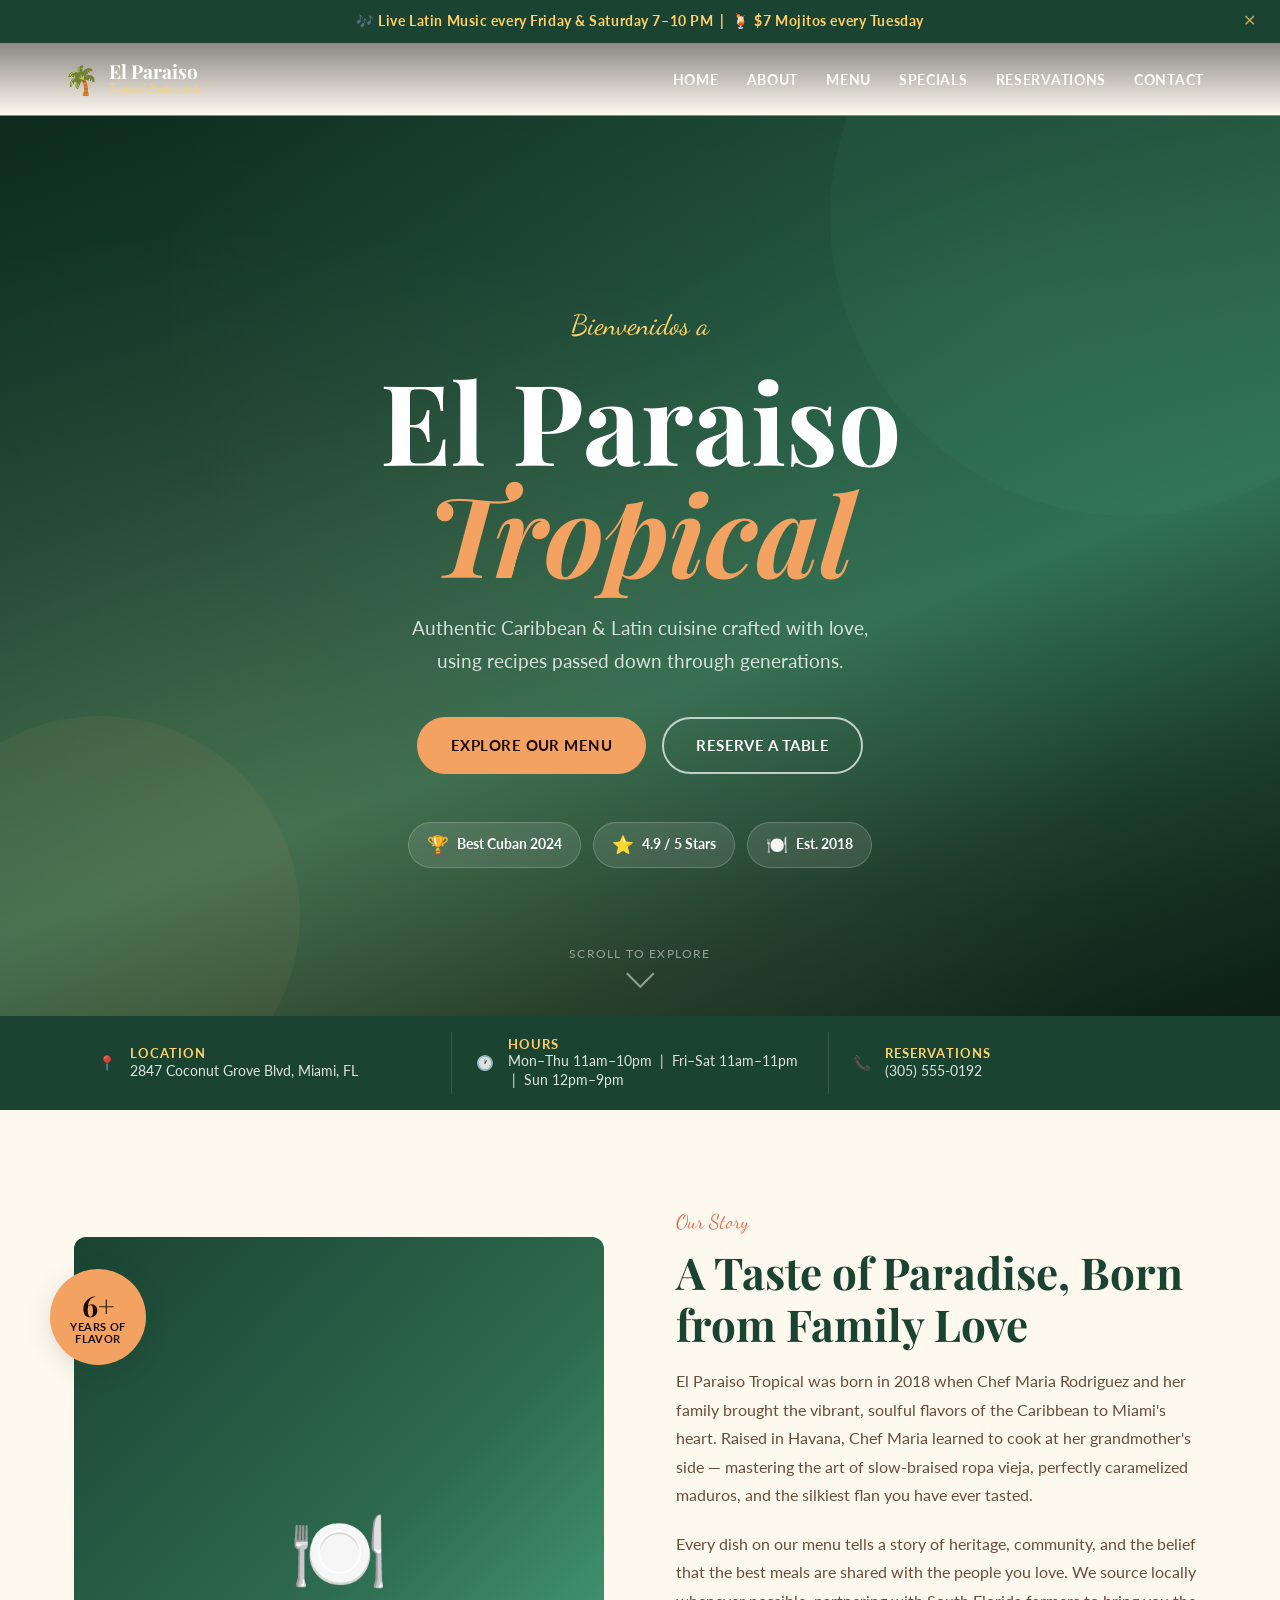
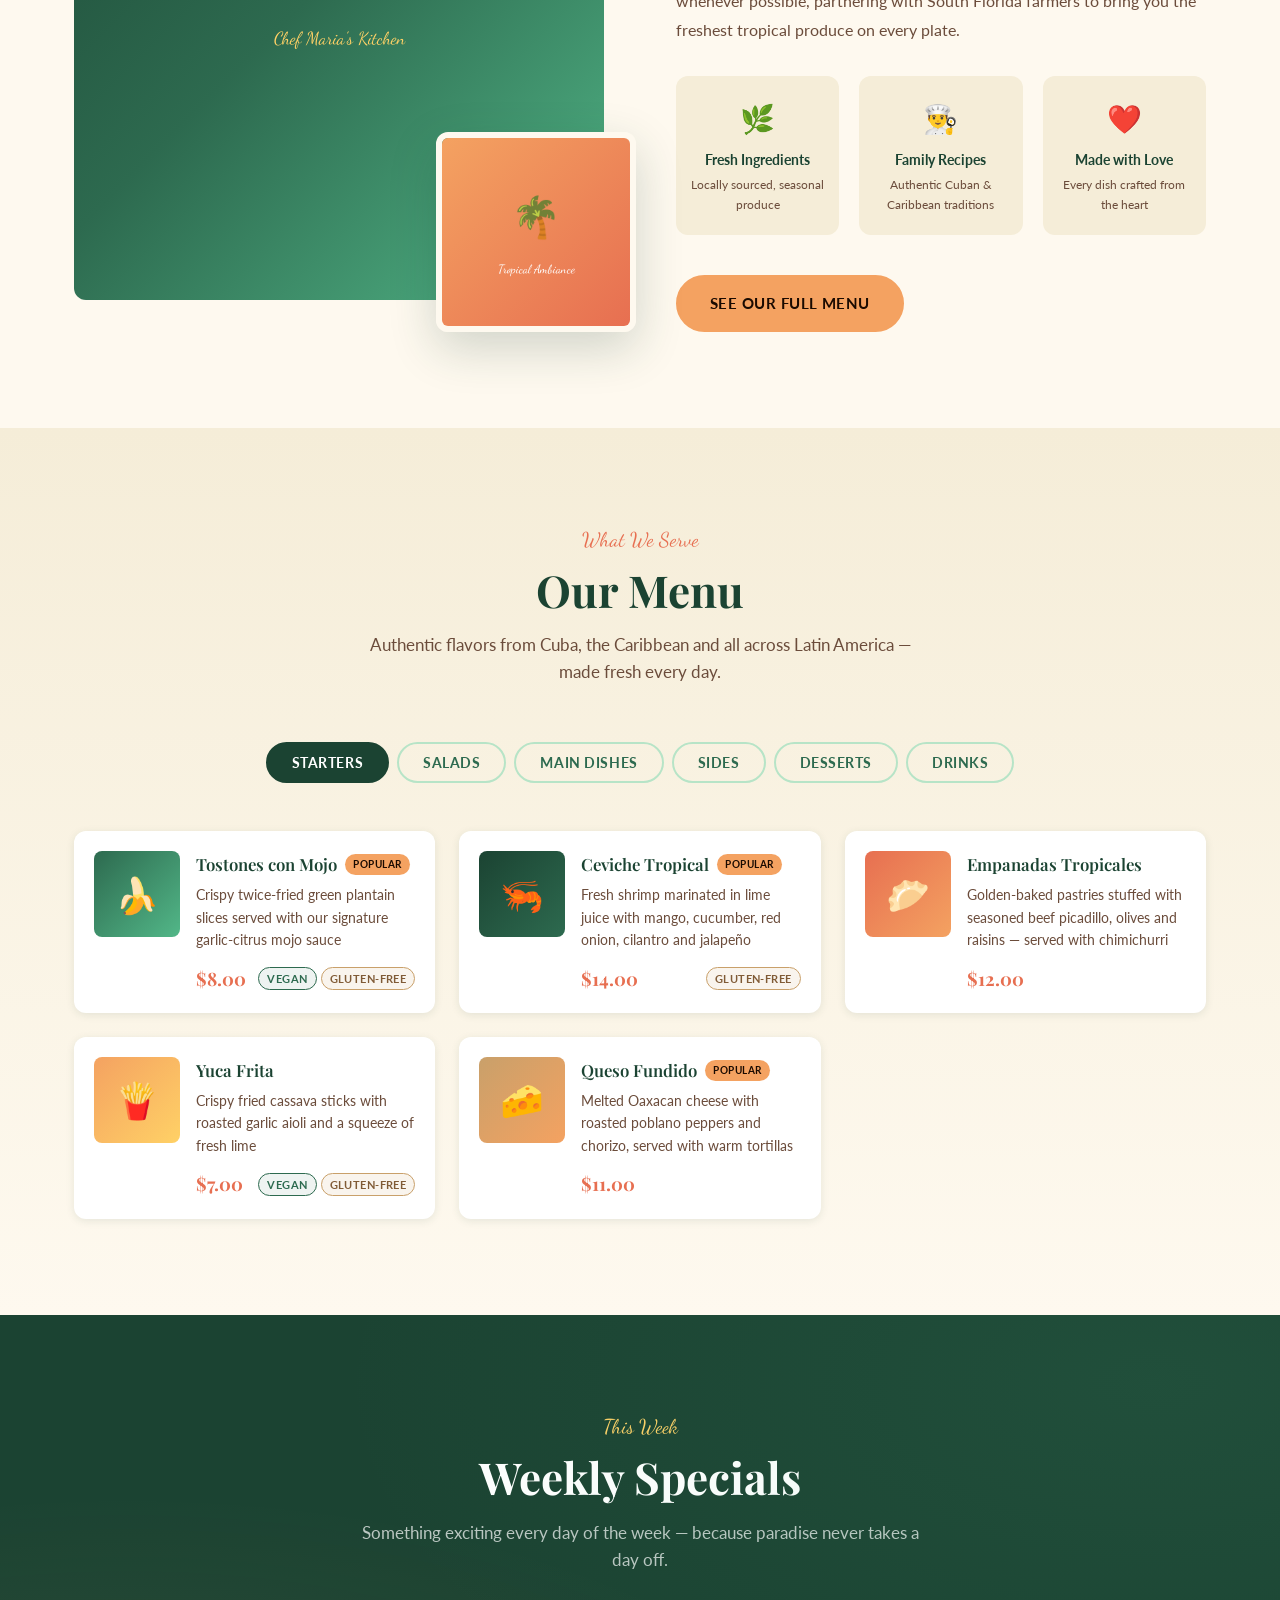
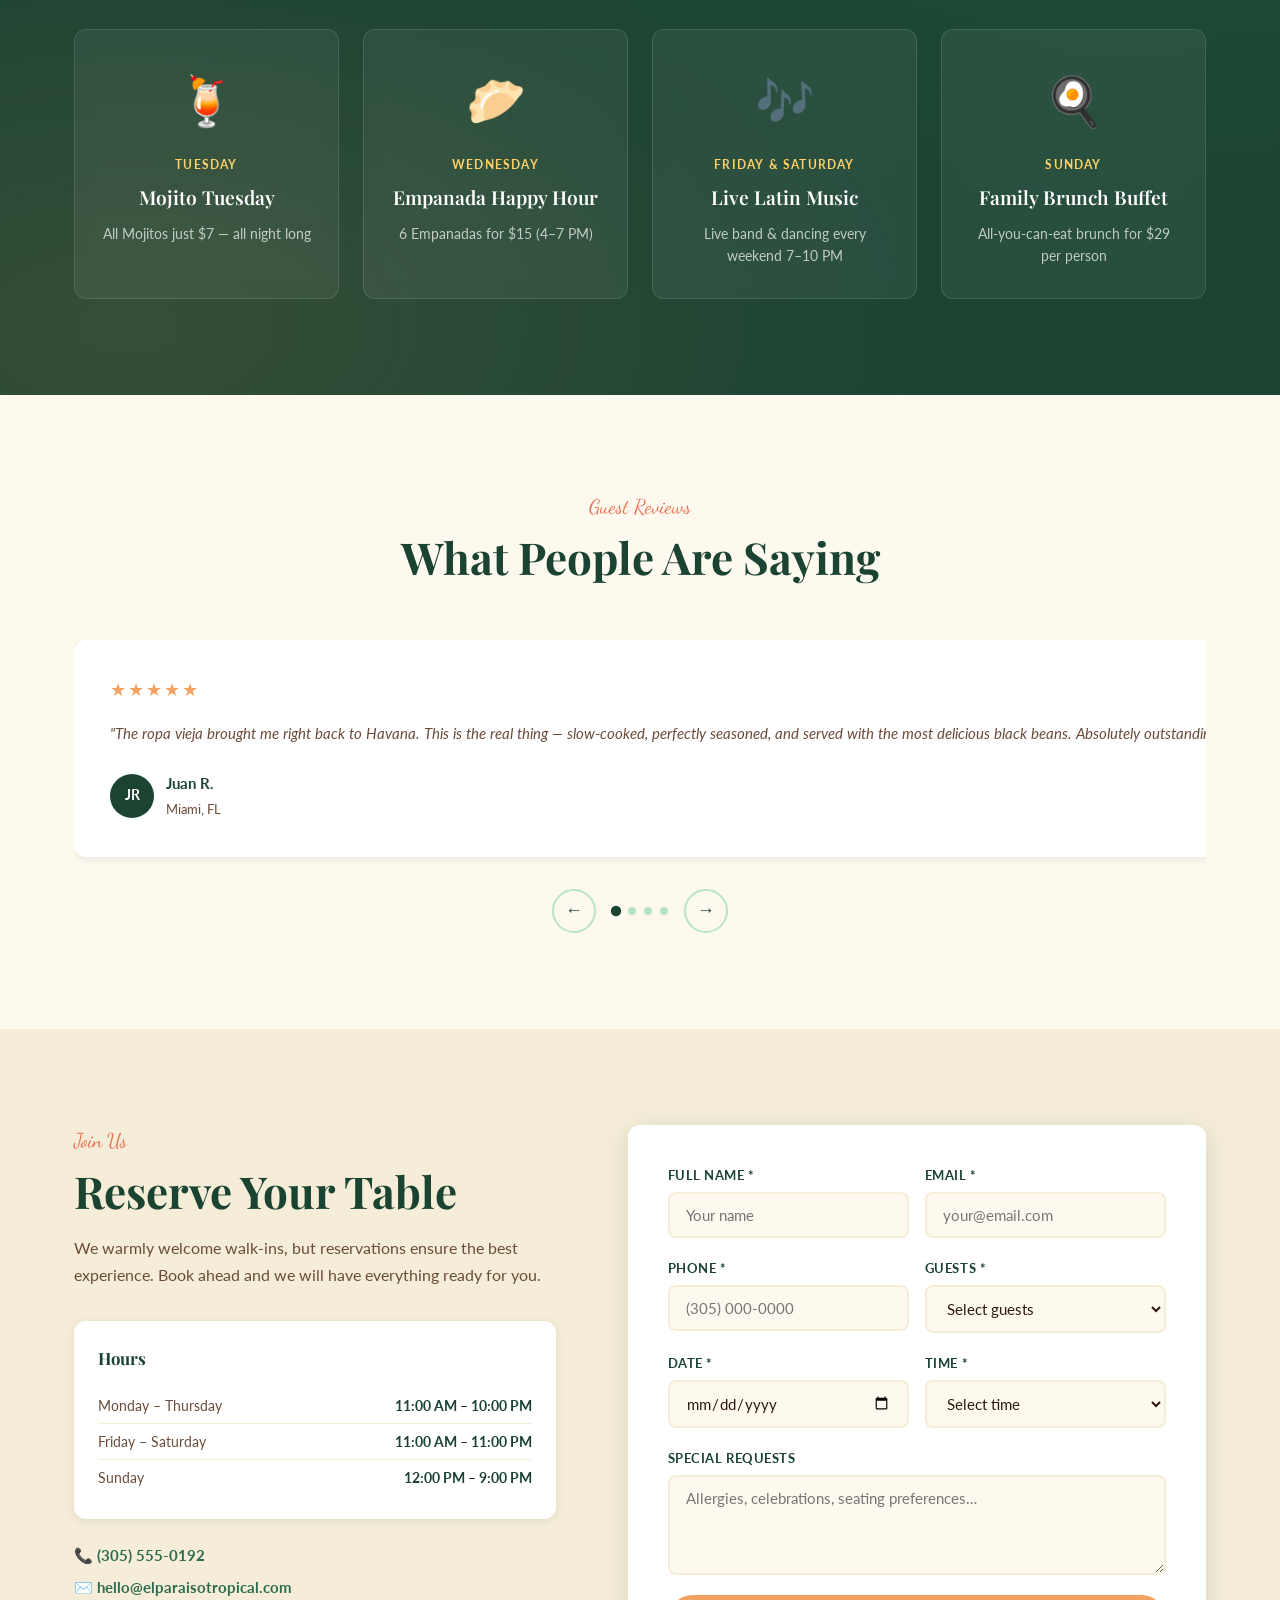
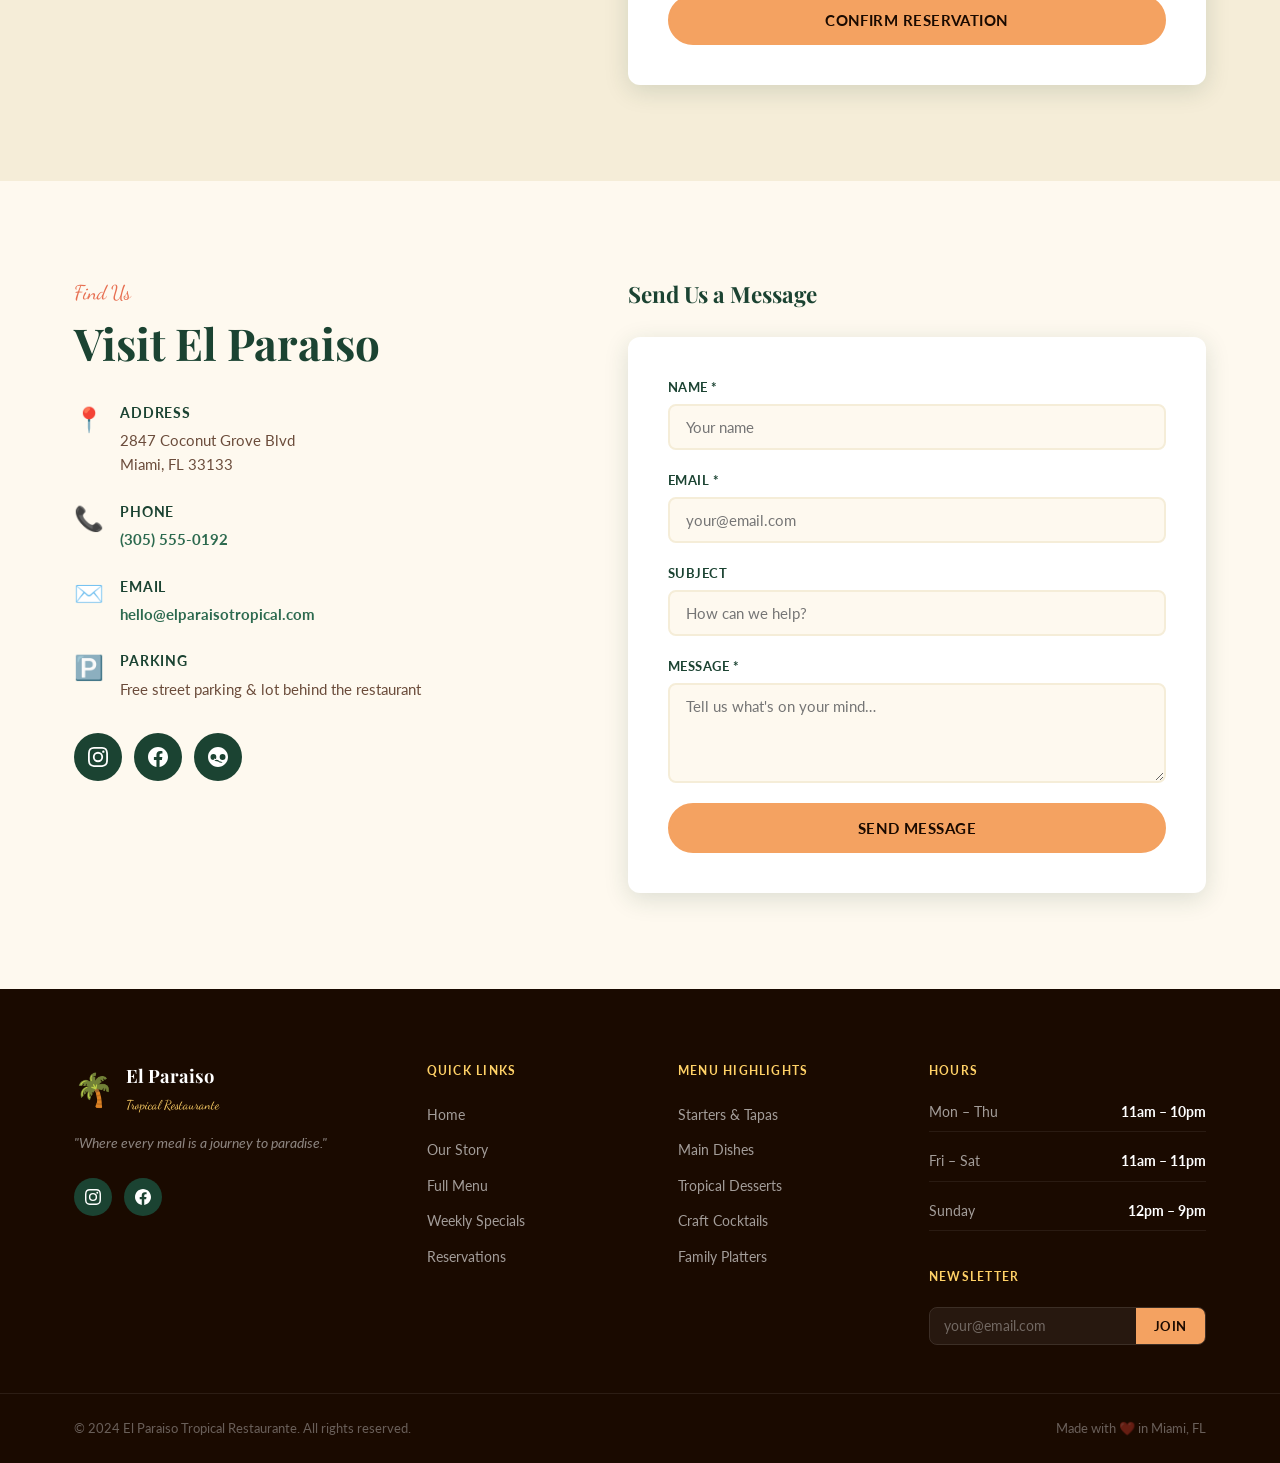
==== commit 7efed2fe: "Remove Reserve a Table button from navbar" ====
--- a/templates/index.html
+++ b/templates/index.html
@@ -38,7 +38,6 @@
         <li><a href="#reservations" class="nav-link">Reservations</a></li>
         <li><a href="#contact" class="nav-link">Contact</a></li>
       </ul>
-      <a href="#reservations" class="btn btn-nav">Reserve a Table</a>
     </div>
   </nav>
 
--- a/static/css/style.css
+++ b/static/css/style.css
@@ -718,7 +718,7 @@
 .menu-card {
   background: var(--white);
   border-radius: var(--radius);
-  padding: 24px;
+  padding: 20px;
   display: flex;
   gap: 16px;
   align-items: flex-start;
@@ -733,6 +733,31 @@
 }
 
 @keyframes cardFadeIn { from{opacity:0;transform:translateY(12px)} to{opacity:1;transform:none} }
+
+.menu-card-img {
+  width: 86px;
+  height: 86px;
+  flex-shrink: 0;
+  border-radius: var(--radius-sm);
+  display: flex;
+  align-items: center;
+  justify-content: center;
+  font-size: 2.2rem;
+  line-height: 1;
+  position: relative;
+  overflow: hidden;
+}
+
+.menu-card-img img {
+  width: 100%;
+  height: 100%;
+  object-fit: cover;
+  border-radius: var(--radius-sm);
+  display: block;
+  transition: transform 0.4s ease;
+}
+
+.menu-card:hover .menu-card-img img { transform: scale(1.08); }
 
 .menu-card-body { flex: 1; min-width: 0; }
 
@@ -1331,51 +1356,580 @@
 /* =============================================
    RESPONSIVE
    ============================================= */
+
+/* Prevent horizontal scroll globally */
+body { overflow-x: hidden; }
+
+/* ── Tablets landscape (1024px) ── */
 @media (max-width: 1024px) {
-  .footer-grid { grid-template-columns: 1fr 1fr; gap: 36px; }
-  .about-grid  { gap: 48px; }
+  .about-grid        { gap: 48px; }
   .reservations-grid { gap: 48px; }
-  .contact-grid { gap: 48px; }
-}
-
+  .contact-grid      { gap: 48px; }
+  .footer-grid       { grid-template-columns: 1fr 1fr; gap: 36px; }
+  .menu-grid         { grid-template-columns: repeat(auto-fill, minmax(280px, 1fr)); }
+}
+
+/* ── Tablets portrait / large phones (768px) ── */
 @media (max-width: 768px) {
-  .section-pad { padding: 64px 0; }
-
-  .nav-links { display: none; flex-direction: column; position: absolute; top: 100%; left: 0; right: 0; background: rgba(27,67,50,0.98); padding: 16px 24px 24px; gap: 4px; }
+  .section-pad { padding: 56px 0; }
+  .container   { padding: 0 20px; }
+
+  /* Announcement bar */
+  .announcement-bar { font-size: 0.78rem; padding: 9px 40px 9px 16px; }
+
+  /* ── Navbar ── */
+  .navbar { position: fixed; top: 0; width: 100%; }
+  .nav-container { height: 64px; padding: 0 20px; }
+
+  .nav-links {
+    display: none;
+    flex-direction: column;
+    position: absolute;
+    top: 100%; left: 0; right: 0;
+    background: rgba(20, 54, 37, 0.98);
+    backdrop-filter: blur(16px);
+    padding: 4px 0 16px;
+    gap: 0;
+    border-top: 1px solid rgba(255,255,255,0.08);
+    box-shadow: 0 12px 32px rgba(0,0,0,0.35);
+    z-index: 999;
+  }
   .nav-links.open { display: flex; }
+  .nav-link {
+    padding: 14px 24px;
+    border-radius: 0;
+    font-size: 0.9rem;
+    border-bottom: 1px solid rgba(255,255,255,0.06);
+  }
+  .nav-link::after { display: none; }
   .nav-toggle { display: flex; }
-  .btn-nav { display: none; }
-
-  .about-grid { grid-template-columns: 1fr; gap: 80px; }
-  .about-image-col { order: -1; max-width: 420px; margin: 0 auto; }
-  .about-img-accent { right: 0; }
-
-  .about-pillars { grid-template-columns: 1fr 1fr; }
-
-  .form-row { grid-template-columns: 1fr; }
-
-  .reservations-grid { grid-template-columns: 1fr; }
-  .contact-grid { grid-template-columns: 1fr; }
-
-  .footer-grid { grid-template-columns: 1fr 1fr; }
-
-  .info-strip-inner { flex-direction: column; }
-  .info-divider { display: none; }
-  .info-item { padding: 12px 16px; }
-
-  .testimonial-card { min-width: calc(100vw - 48px); }
-}
-
-@media (max-width: 480px) {
-  .hero-actions { flex-direction: column; align-items: center; }
-  .hero-badges  { gap: 8px; }
-  .badge { font-size: 0.78rem; padding: 6px 14px; }
-
-  .about-pillars { grid-template-columns: 1fr; }
-
-  .footer-grid { grid-template-columns: 1fr; }
-
-  .res-form, .contact-form { padding: 24px 20px; }
-
+  .btn-nav    { display: none; }
+
+  /* Hamburger → X animation */
+  .nav-toggle.open span:nth-child(1) { transform: translateY(7px) rotate(45deg); }
+  .nav-toggle.open span:nth-child(2) { opacity: 0; transform: scaleX(0); }
+  .nav-toggle.open span:nth-child(3) { transform: translateY(-7px) rotate(-45deg); }
+
+  /* Push page content below fixed navbar */
+  .announcement-bar + nav + .hero,
+  .hero { padding-top: 0; }
+  body  { padding-top: 0; }
+
+  /* ── Hero ── */
+  .hero-content  { padding: 120px 20px 72px; }
+  .hero-subtitle br { display: none; }
+
+  /* ── Info strip ── */
+  .info-strip-inner { flex-direction: column; padding: 4px 0; }
+  .info-divider     { display: none; }
+  .info-item        { padding: 10px 20px; }
+  .info-icon        { font-size: 1.3rem; }
+
+  /* ── About ── */
+  .about-grid         { grid-template-columns: 1fr; gap: 60px; }
+  .about-image-col    { order: -1; max-width: 420px; margin: 0 auto; }
+  .about-img-accent   { right: 0; }
+  .about-years-badge  { left: 0; }
+  .about-pillars      { grid-template-columns: 1fr 1fr; gap: 12px; }
+
+  /* ── Menu ── */
+  .menu-tab  { padding: 8px 16px; font-size: 0.8rem; }
+  .menu-grid { grid-template-columns: 1fr; gap: 14px; }
+  .menu-card { padding: 14px; gap: 12px; }
+  .menu-card-img { width: 72px; height: 72px; }
+
+  /* ── Specials ── */
+  .specials-grid { grid-template-columns: 1fr 1fr; gap: 16px; }
+
+  /* ── Testimonials ── */
+  .testimonial-card { min-width: calc(100vw - 40px); padding: 28px 22px; }
+
+  /* ── Reservations ── */
+  .reservations-grid { grid-template-columns: 1fr; gap: 36px; }
+  .res-form  { padding: 28px 20px; }
+  .form-row  { grid-template-columns: 1fr; }
+
+  /* ── Contact ── */
+  .contact-grid  { grid-template-columns: 1fr; gap: 36px; }
+  .contact-form  { padding: 28px 20px; }
+
+  /* ── Footer ── */
+  .footer-grid { grid-template-columns: 1fr 1fr; gap: 32px; }
+  .footer-top  { padding: 48px 0 32px; }
+}
+
+/* ── Phones (600px) ── */
+@media (max-width: 600px) {
+  .section-pad { padding: 48px 0; }
+  .container   { padding: 0 16px; }
+
+  /* Hero */
+  .hero-content   { padding: 100px 16px 64px; }
+  .hero-actions   { flex-direction: column; align-items: stretch; gap: 12px; }
+  .hero-actions .btn { width: 100%; text-align: center; }
+  .hero-badges    { gap: 8px; flex-wrap: wrap; justify-content: center; }
+  .badge          { font-size: 0.76rem; padding: 6px 12px; }
+  .hero-scroll-hint { display: none; }
+
+  /* Section titles */
+  .section-title { font-size: 1.75rem; }
+
+  /* About */
+  .about-pillars     { grid-template-columns: 1fr; }
+  .about-img-accent  { width: 150px; height: 150px; bottom: -20px; }
+  .about-years-badge { width: 76px; height: 76px; }
+  .years-num         { font-size: 1.4rem; }
+
+  /* Menu tabs — horizontal scroll on phone */
+  .menu-tabs {
+    justify-content: flex-start;
+    flex-wrap: nowrap;
+    overflow-x: auto;
+    padding-bottom: 6px;
+    scrollbar-width: none;
+    -webkit-overflow-scrolling: touch;
+  }
+  .menu-tabs::-webkit-scrollbar { display: none; }
+  .menu-tab { flex-shrink: 0; }
+
+  /* Menu card */
+  .menu-card-img { width: 76px; height: 76px; }
+  .menu-card-desc { font-size: 0.84rem; }
+  .menu-card-name { font-size: 0.95rem; }
+
+  /* Specials */
   .specials-grid { grid-template-columns: 1fr; }
-}
+  .special-card  { padding: 24px 20px; }
+
+  /* Testimonials */
+  .testimonial-card { min-width: calc(100vw - 32px); padding: 24px 18px; }
+
+  /* Forms */
+  .res-form, .contact-form { padding: 22px 16px; }
+
+  /* Footer */
+  .footer-grid { grid-template-columns: 1fr; gap: 28px; }
+  .footer-bottom .container { flex-direction: column; text-align: center; gap: 4px; }
+  .newsletter-form { flex-direction: column; border-radius: var(--radius-sm); }
+  .newsletter-form input  { border-radius: var(--radius-sm) var(--radius-sm) 0 0; padding: 12px 14px; }
+  .newsletter-form button { border-radius: 0 0 var(--radius-sm) var(--radius-sm); padding: 12px; }
+}
+
+/* ── Small phones (400px) ── */
+@media (max-width: 400px) {
+  html { font-size: 14px; }
+
+  .logo-main { font-size: 1rem; }
+  .logo-sub  { font-size: 0.66rem; }
+
+  .hero-title   { font-size: 2.8rem; }
+  .hero-tagline { font-size: 1.05rem; }
+
+  .announcement-bar { font-size: 0.72rem; }
+
+  .menu-card-img { width: 64px; height: 64px; }
+  .menu-card     { padding: 12px; gap: 10px; }
+
+  .res-hours td  { font-size: 0.82rem; }
+  .info-item span { font-size: 0.8rem; }
+
+  .testi-btn { width: 36px; height: 36px; font-size: 0.9rem; }
+}
+
+/* =============================================
+   MENU PAGE — Dedicated styles
+   ============================================= */
+
+/* Banner */
+.mp-banner {
+  background: linear-gradient(135deg, #0d2b1f 0%, #1B4332 50%, #2D6A4F 100%);
+  padding: 120px 24px 64px;
+  text-align: center;
+  position: relative;
+  overflow: hidden;
+}
+
+.mp-banner::before {
+  content: '';
+  position: absolute;
+  inset: 0;
+  background:
+    radial-gradient(ellipse at 80% 20%, rgba(82,183,136,0.15) 0%, transparent 55%),
+    radial-gradient(ellipse at 20% 80%, rgba(244,162,97,0.10) 0%, transparent 55%);
+  pointer-events: none;
+}
+
+.mp-banner-label {
+  font-family: 'Dancing Script', cursive;
+  font-size: 1.3rem;
+  color: var(--gold);
+  display: block;
+  margin-bottom: 12px;
+  position: relative;
+}
+
+.mp-banner-title {
+  font-family: 'Playfair Display', serif;
+  font-size: clamp(2.5rem, 6vw, 4.5rem);
+  font-weight: 700;
+  color: var(--white);
+  line-height: 1.1;
+  margin-bottom: 16px;
+  position: relative;
+}
+
+.mp-banner-title em { color: var(--accent); font-style: italic; }
+
+.mp-banner-desc {
+  color: rgba(255,255,255,0.70);
+  font-size: 1.05rem;
+  max-width: 520px;
+  margin: 0 auto 32px;
+  position: relative;
+}
+
+.mp-banner-badges {
+  display: flex;
+  gap: 12px;
+  justify-content: center;
+  flex-wrap: wrap;
+  position: relative;
+}
+
+/* Layout: sidebar + content */
+.mp-layout {
+  display: grid;
+  grid-template-columns: 240px 1fr;
+  gap: 0;
+  max-width: 1200px;
+  margin: 0 auto;
+  padding: 48px 24px 80px;
+  align-items: start;
+}
+
+/* Sidebar */
+.mp-sidebar {
+  position: sticky;
+  top: 88px;
+  background: var(--white);
+  border-radius: var(--radius);
+  box-shadow: var(--shadow-sm);
+  overflow: hidden;
+  margin-right: 32px;
+}
+
+.mp-sidebar-header {
+  background: var(--green-deep);
+  padding: 16px 20px;
+  color: var(--white);
+  font-family: 'Playfair Display', serif;
+  font-size: 0.95rem;
+  font-weight: 600;
+  letter-spacing: 0.04em;
+}
+
+.mp-sidebar-nav { padding: 8px 0; }
+
+.mp-sidebar-link {
+  display: flex;
+  align-items: center;
+  gap: 10px;
+  padding: 12px 20px;
+  color: var(--text-light);
+  font-weight: 700;
+  font-size: 0.88rem;
+  letter-spacing: 0.04em;
+  text-transform: uppercase;
+  transition: all var(--transition);
+  border-left: 3px solid transparent;
+  text-decoration: none;
+}
+
+.mp-sidebar-link:hover {
+  color: var(--green-deep);
+  background: var(--cream);
+  border-left-color: var(--green-light);
+}
+
+.mp-sidebar-link.active {
+  color: var(--green-deep);
+  background: rgba(82,183,136,0.10);
+  border-left-color: var(--green-deep);
+}
+
+.mp-sidebar-link .sidebar-icon { font-size: 1.1rem; }
+
+/* Filters & Search */
+.mp-controls {
+  background: var(--cream-dark);
+  border-bottom: 1px solid rgba(27,67,50,0.08);
+  padding: 16px 0;
+  position: sticky;
+  top: 72px;
+  z-index: 90;
+}
+
+.mp-controls-inner {
+  max-width: 1200px;
+  margin: 0 auto;
+  padding: 0 24px;
+  display: flex;
+  align-items: center;
+  gap: 16px;
+  flex-wrap: wrap;
+}
+
+.mp-search-wrap {
+  position: relative;
+  flex: 1;
+  min-width: 200px;
+  max-width: 320px;
+}
+
+.mp-search-wrap svg {
+  position: absolute;
+  left: 12px;
+  top: 50%;
+  transform: translateY(-50%);
+  width: 16px;
+  height: 16px;
+  color: var(--text-light);
+  pointer-events: none;
+}
+
+#mpSearch {
+  width: 100%;
+  padding: 10px 12px 10px 36px;
+  border: 2px solid var(--cream-dark);
+  border-radius: 50px;
+  font-family: 'Lato', sans-serif;
+  font-size: 0.9rem;
+  background: var(--white);
+  color: var(--text);
+  outline: none;
+  transition: border-color var(--transition);
+}
+
+#mpSearch:focus { border-color: var(--green-light); }
+
+.mp-filters {
+  display: flex;
+  gap: 8px;
+  flex-wrap: wrap;
+}
+
+.mp-filter-btn {
+  padding: 8px 18px;
+  border-radius: 50px;
+  border: 2px solid var(--green-pale);
+  background: transparent;
+  color: var(--green-mid);
+  font-family: 'Lato', sans-serif;
+  font-weight: 700;
+  font-size: 0.8rem;
+  letter-spacing: 0.04em;
+  text-transform: uppercase;
+  cursor: pointer;
+  transition: all var(--transition);
+}
+
+.mp-filter-btn:hover { border-color: var(--green-light); background: rgba(82,183,136,0.08); }
+
+.mp-filter-btn.active {
+  background: var(--green-deep);
+  border-color: var(--green-deep);
+  color: var(--white);
+}
+
+/* Content area */
+.mp-content { min-width: 0; }
+
+.mp-category-section {
+  margin-bottom: 64px;
+}
+
+.mp-category-header {
+  display: flex;
+  align-items: center;
+  gap: 12px;
+  margin-bottom: 28px;
+  padding-bottom: 16px;
+  border-bottom: 2px solid var(--cream-dark);
+}
+
+.mp-cat-icon { font-size: 1.75rem; }
+
+.mp-cat-title {
+  font-family: 'Playfair Display', serif;
+  font-size: 1.75rem;
+  font-weight: 700;
+  color: var(--green-deep);
+  flex: 1;
+}
+
+.mp-cat-count {
+  font-size: 0.8rem;
+  font-weight: 700;
+  color: var(--text-light);
+  background: var(--cream-dark);
+  padding: 4px 12px;
+  border-radius: 50px;
+  text-transform: uppercase;
+  letter-spacing: 0.05em;
+}
+
+/* Item cards */
+.mp-items-grid {
+  display: grid;
+  grid-template-columns: repeat(auto-fill, minmax(300px, 1fr));
+  gap: 16px;
+}
+
+.mp-item-card {
+  background: var(--white);
+  border-radius: var(--radius);
+  padding: 18px;
+  display: flex;
+  gap: 16px;
+  align-items: flex-start;
+  box-shadow: var(--shadow-sm);
+  transition: transform var(--transition), box-shadow var(--transition);
+  animation: cardFadeIn 0.4s ease both;
+}
+
+.mp-item-card:hover {
+  transform: translateY(-3px);
+  box-shadow: var(--shadow-md);
+}
+
+.mp-item-img {
+  width: 80px;
+  height: 80px;
+  flex-shrink: 0;
+  border-radius: var(--radius-sm);
+  display: flex;
+  align-items: center;
+  justify-content: center;
+  font-size: 2rem;
+  line-height: 1;
+  position: relative;
+  overflow: hidden;
+}
+
+.mp-item-img img {
+  width: 100%;
+  height: 100%;
+  object-fit: cover;
+  border-radius: var(--radius-sm);
+  display: block;
+  transition: transform 0.4s ease;
+}
+
+.mp-item-card:hover .mp-item-img img { transform: scale(1.08); }
+
+.mp-item-body { flex: 1; min-width: 0; }
+
+.mp-item-top {
+  display: flex;
+  align-items: center;
+  gap: 8px;
+  margin-bottom: 6px;
+  flex-wrap: wrap;
+}
+
+.mp-item-name {
+  font-family: 'Playfair Display', serif;
+  font-size: 1rem;
+  font-weight: 600;
+  color: var(--green-deep);
+}
+
+.mp-item-desc {
+  font-size: 0.85rem;
+  color: var(--text-light);
+  line-height: 1.55;
+  margin-bottom: 10px;
+}
+
+.mp-item-footer {
+  display: flex;
+  align-items: center;
+  justify-content: space-between;
+  gap: 8px;
+  flex-wrap: wrap;
+}
+
+.mp-item-price {
+  font-family: 'Playfair Display', serif;
+  font-size: 1.1rem;
+  font-weight: 700;
+  color: var(--accent-dark);
+}
+
+.mp-empty {
+  text-align: center;
+  padding: 80px 24px;
+  color: var(--text-light);
+  font-size: 1.05rem;
+}
+
+.mp-empty p { margin-bottom: 24px; font-size: 1.2rem; }
+
+/* Reservations CTA strip */
+.mp-cta-strip {
+  background: var(--accent);
+  padding: 40px 24px;
+  text-align: center;
+}
+
+.mp-cta-strip h2 {
+  font-family: 'Playfair Display', serif;
+  font-size: 1.75rem;
+  color: var(--dark);
+  margin-bottom: 8px;
+}
+
+.mp-cta-strip p {
+  color: rgba(28,16,0,0.75);
+  margin-bottom: 24px;
+  font-size: 1rem;
+}
+
+/* Menu page responsive */
+@media (max-width: 900px) {
+  .mp-layout  { grid-template-columns: 1fr; padding-top: 20px; }
+  .mp-sidebar { display: none; }
+  .mp-items-grid { grid-template-columns: repeat(auto-fill, minmax(260px, 1fr)); }
+}
+
+@media (max-width: 768px) {
+  .mp-banner { padding: 108px 20px 48px; }
+  .mp-controls { top: 64px; }
+  .mp-layout { padding: 24px 20px 64px; }
+  .mp-controls-inner { gap: 10px; }
+  .mp-filter-btn { padding: 8px 14px; font-size: 0.78rem; }
+}
+
+@media (max-width: 600px) {
+  .mp-banner { padding: 96px 16px 40px; }
+  .mp-controls-inner { flex-direction: column; align-items: stretch; gap: 10px; }
+  .mp-search-wrap { max-width: 100%; }
+  .mp-filters { gap: 6px; flex-wrap: wrap; }
+  .mp-filter-btn { font-size: 0.75rem; padding: 7px 12px; }
+  .mp-items-grid { grid-template-columns: 1fr; }
+  .mp-layout { padding: 20px 16px 56px; }
+  .mp-category-header { gap: 8px; margin-bottom: 18px; }
+  .mp-cat-title { font-size: 1.4rem; }
+  .mp-item-card { padding: 14px; gap: 12px; }
+  .mp-item-img  { width: 72px; height: 72px; }
+  .mp-banner-badges { gap: 8px; }
+  .mp-cta-strip { padding: 32px 16px; }
+  .mp-cta-strip h2 { font-size: 1.4rem; }
+}
+
+@media (max-width: 400px) {
+  .mp-item-img  { width: 64px; height: 64px; }
+  .mp-item-name { font-size: 0.9rem; }
+  .mp-item-desc { font-size: 0.82rem; }
+  .mp-banner-title { font-size: 2.2rem; }
+}
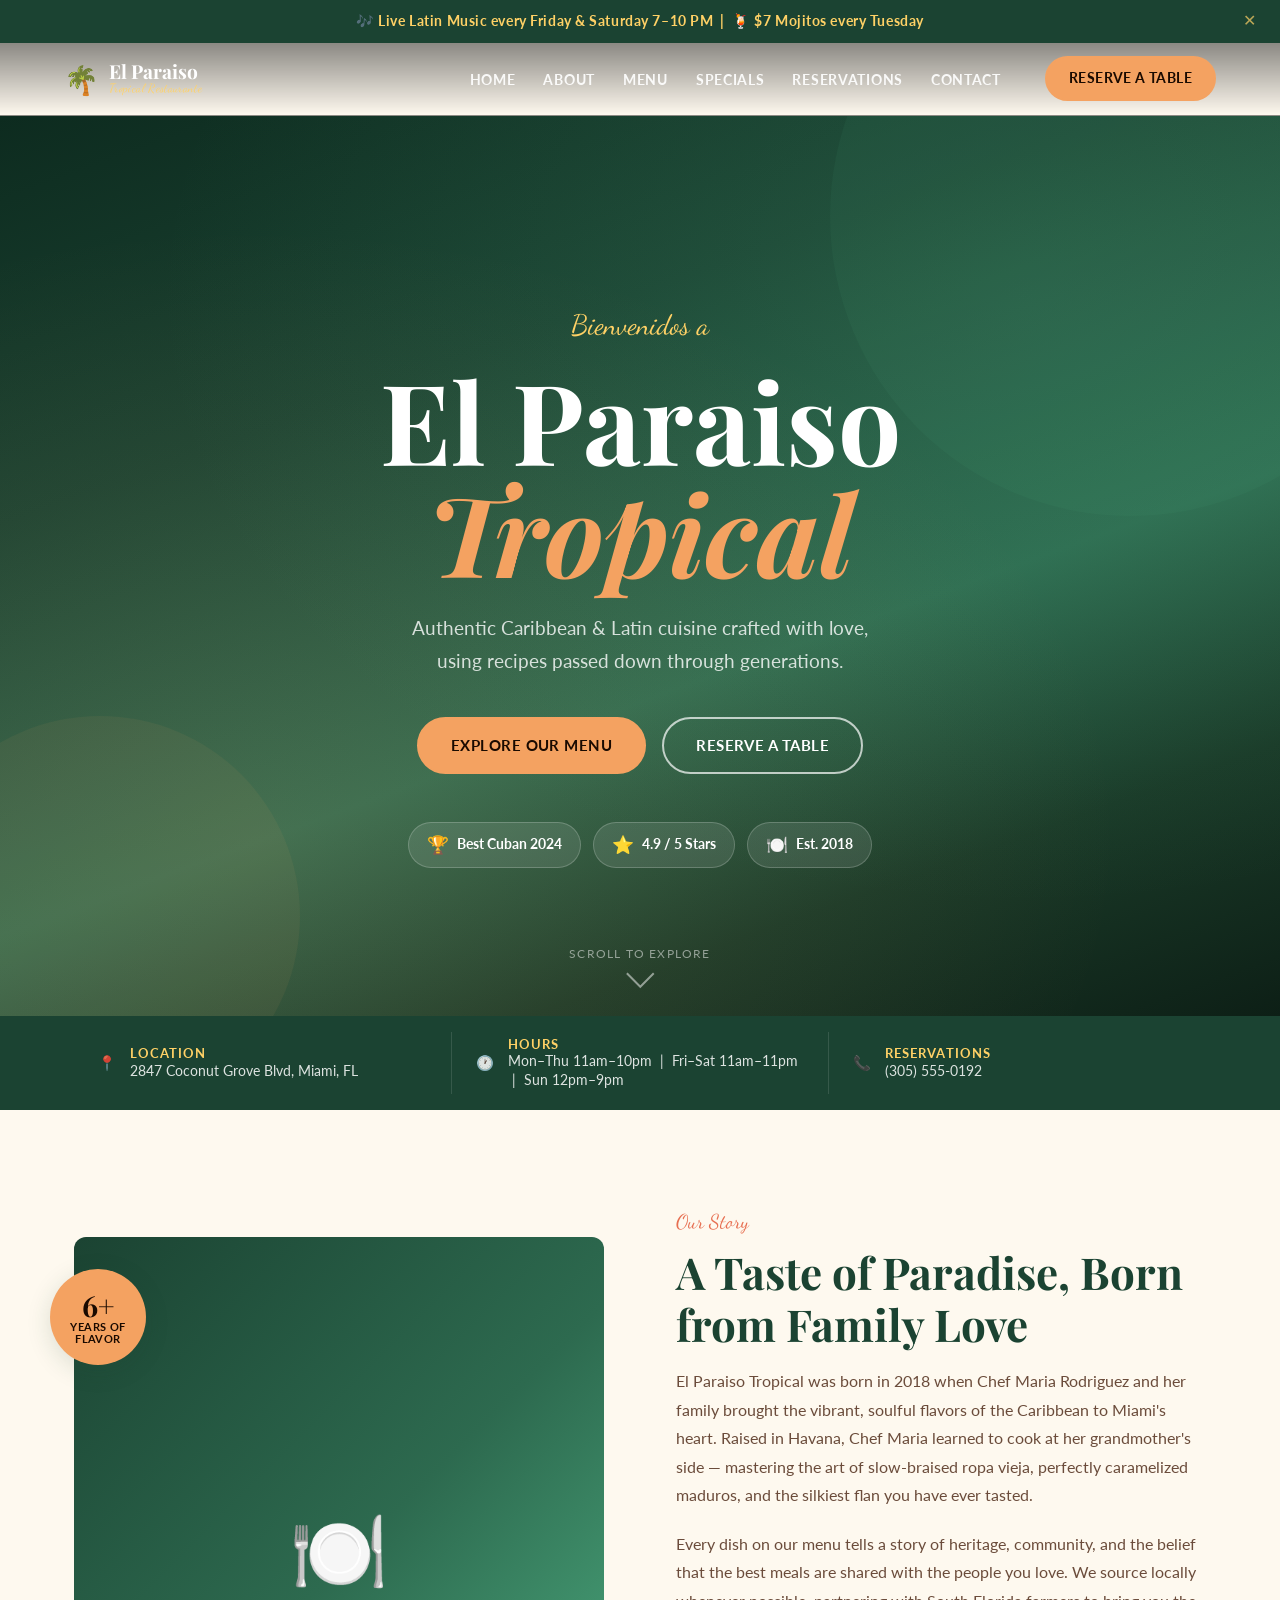
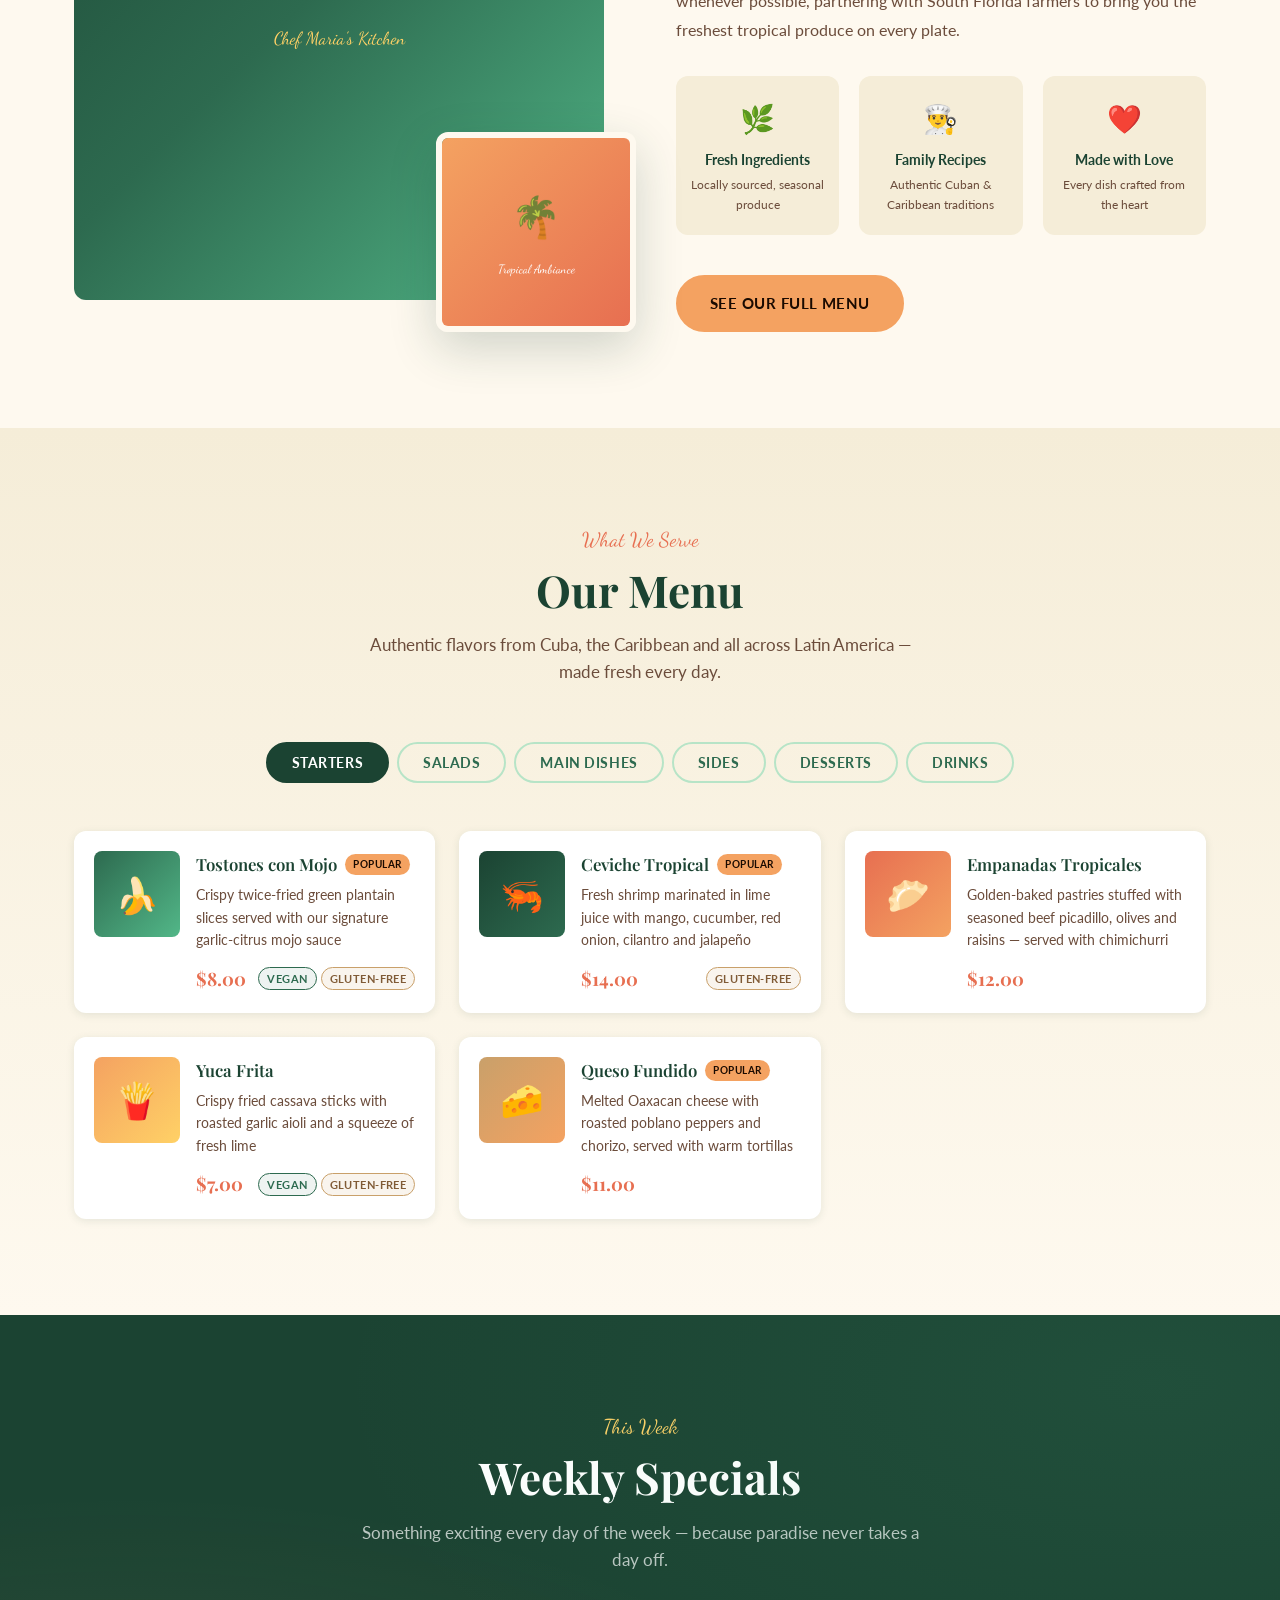
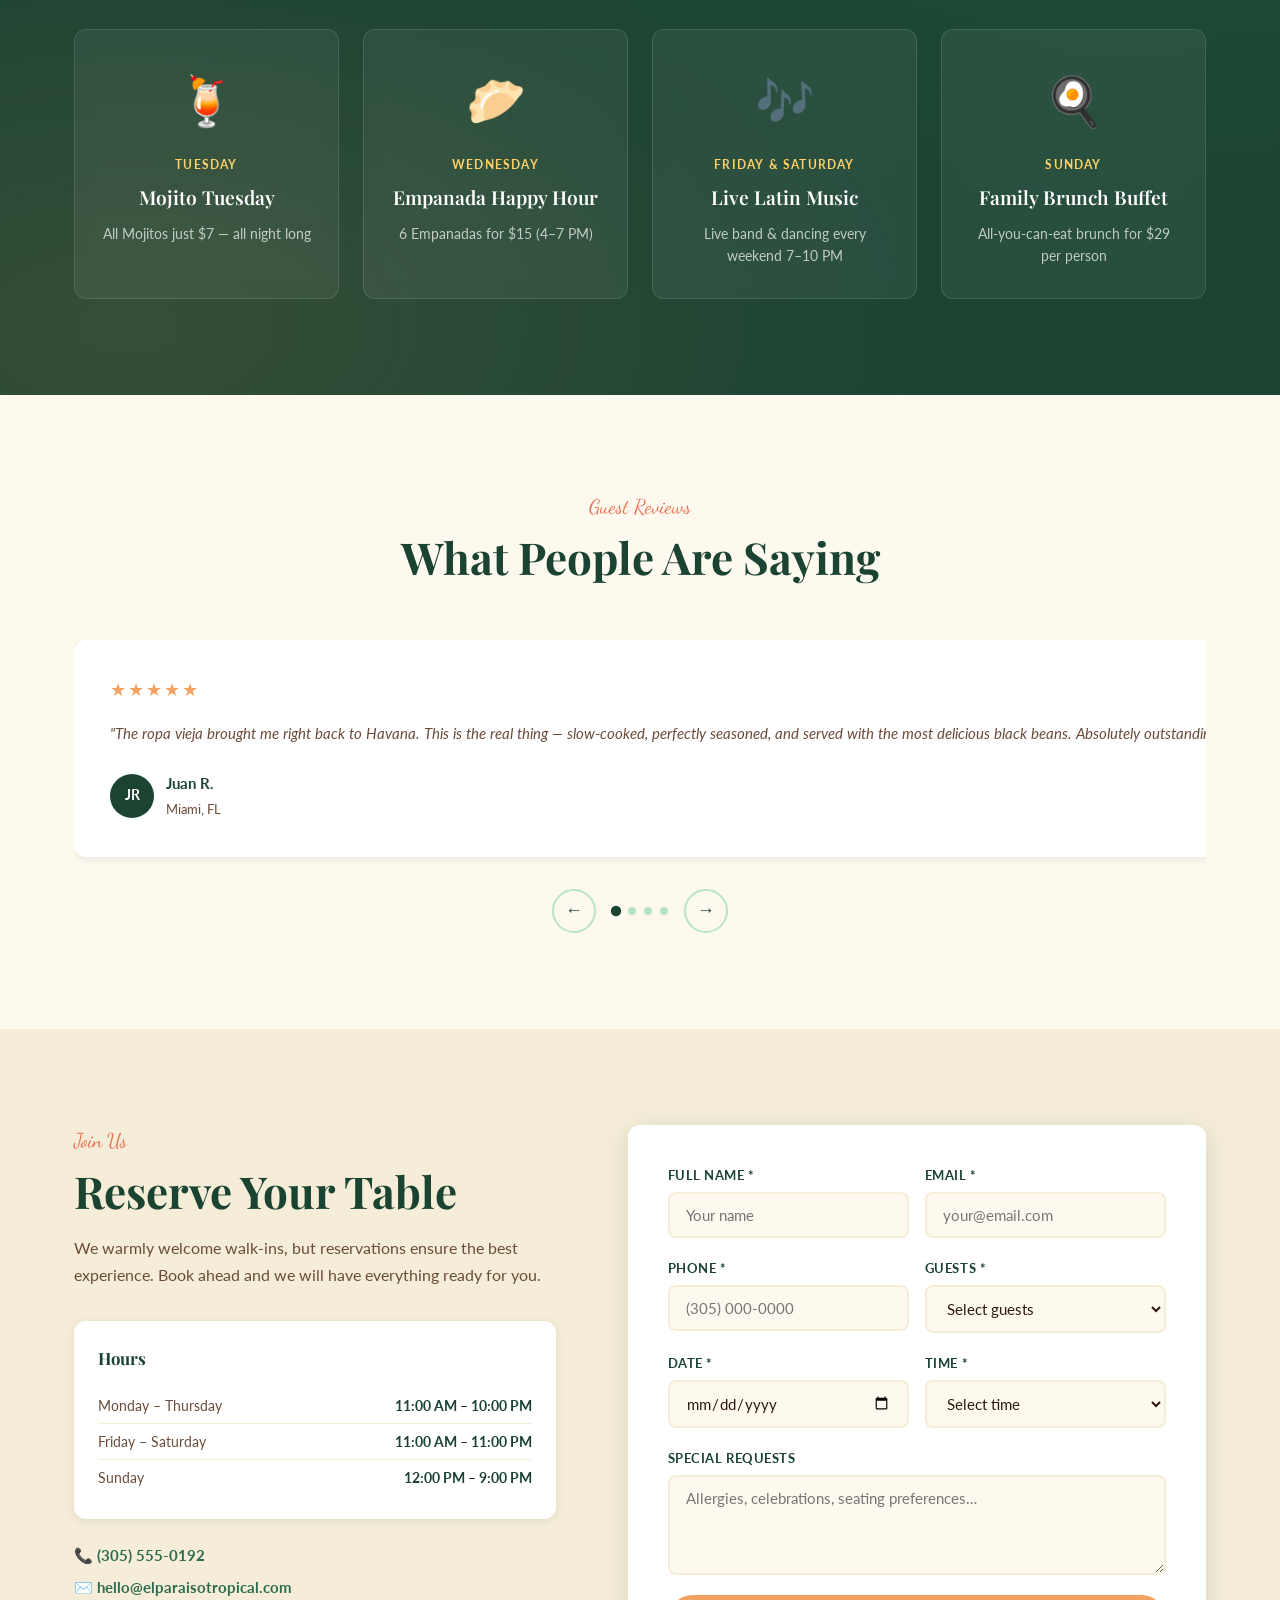
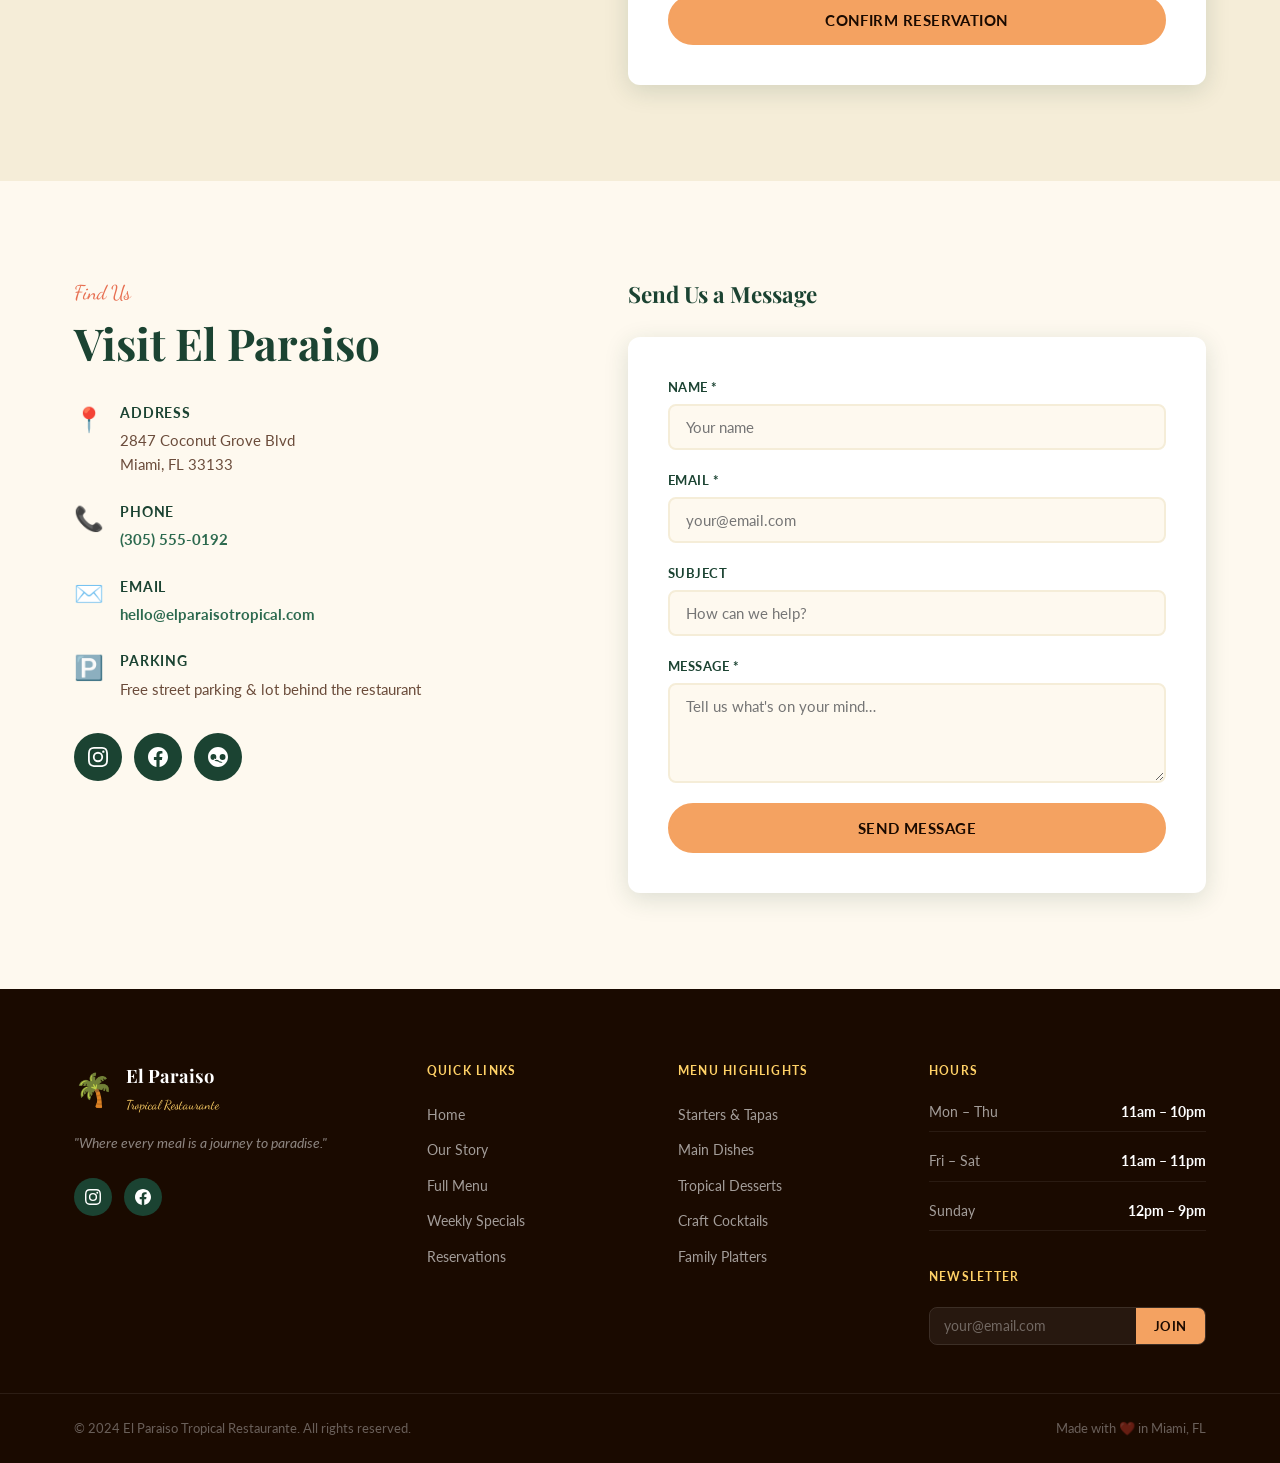
==== commit 1bb50cfc: "Restore Reserve a Table button in navbar" ====
--- a/templates/index.html
+++ b/templates/index.html
@@ -38,6 +38,7 @@
         <li><a href="#reservations" class="nav-link">Reservations</a></li>
         <li><a href="#contact" class="nav-link">Contact</a></li>
       </ul>
+      <a href="#reservations" class="btn btn-nav">Reserve a Table</a>
     </div>
   </nav>
 
